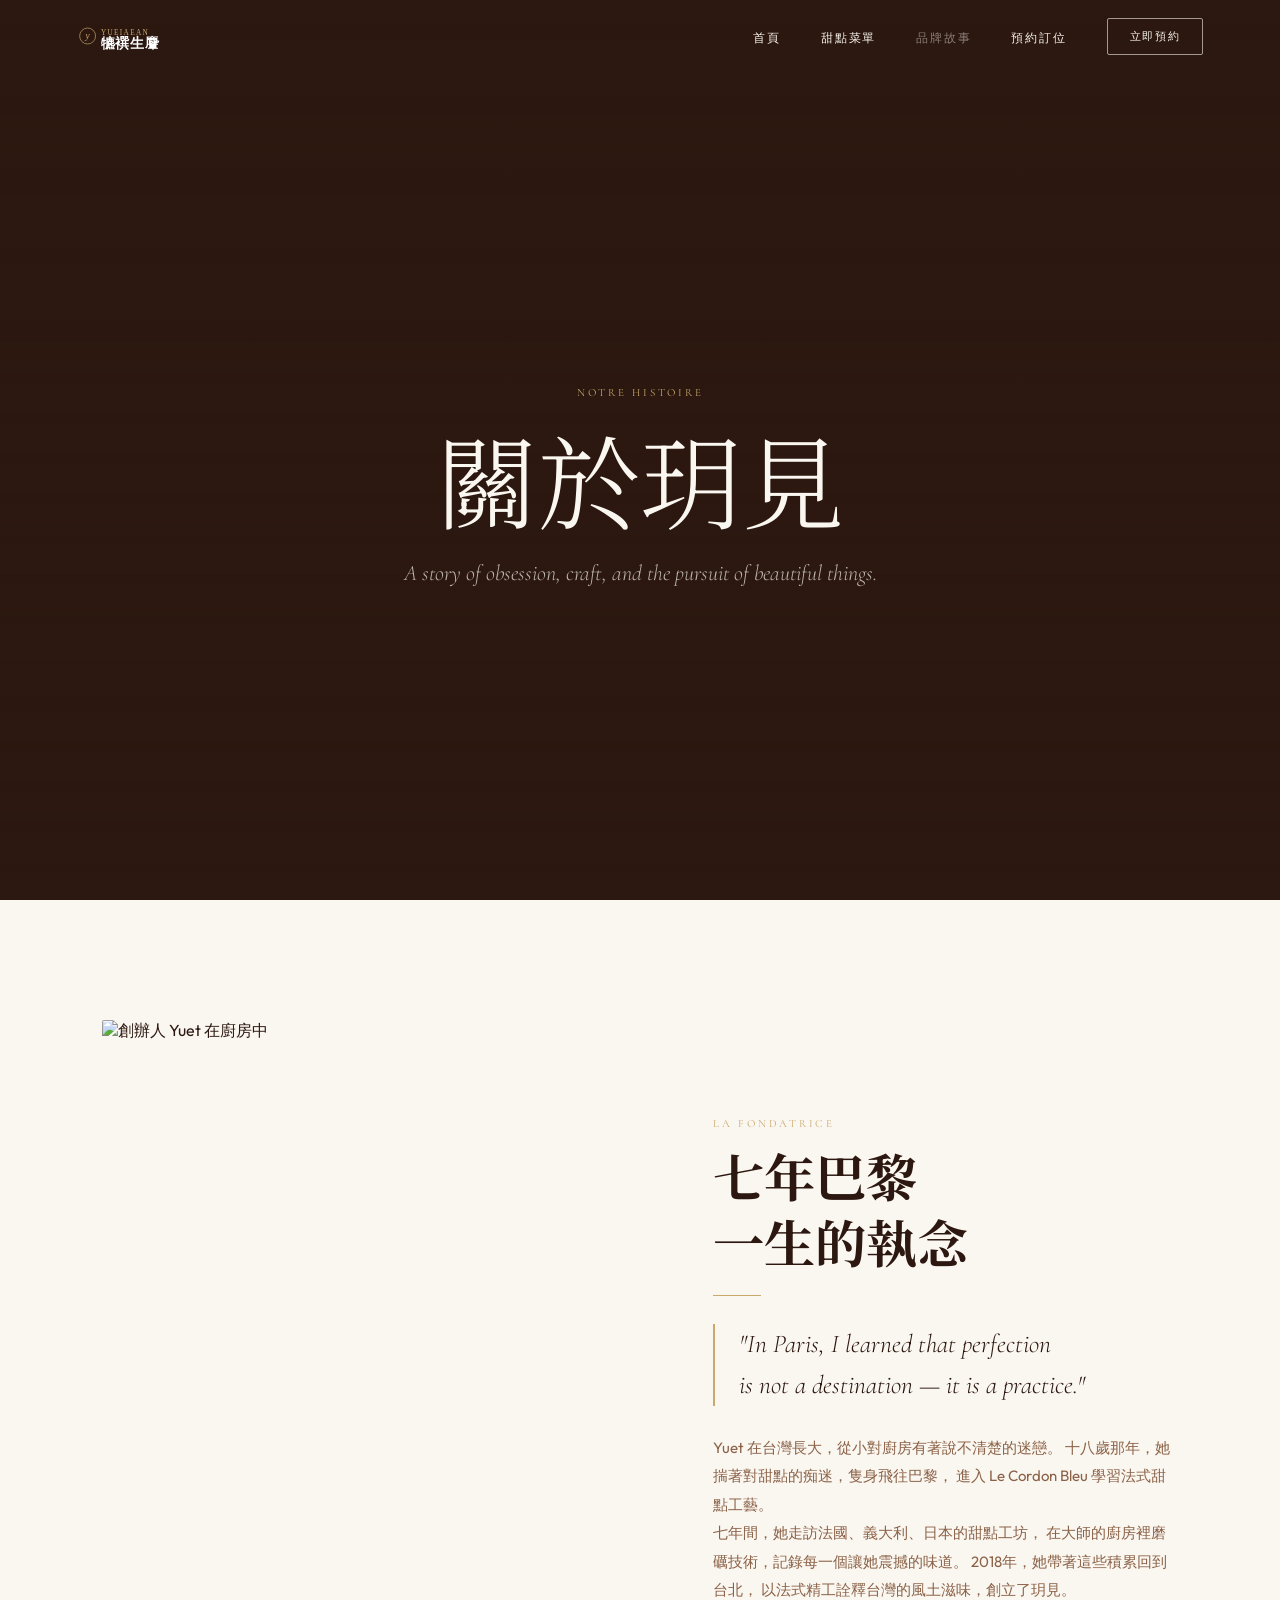
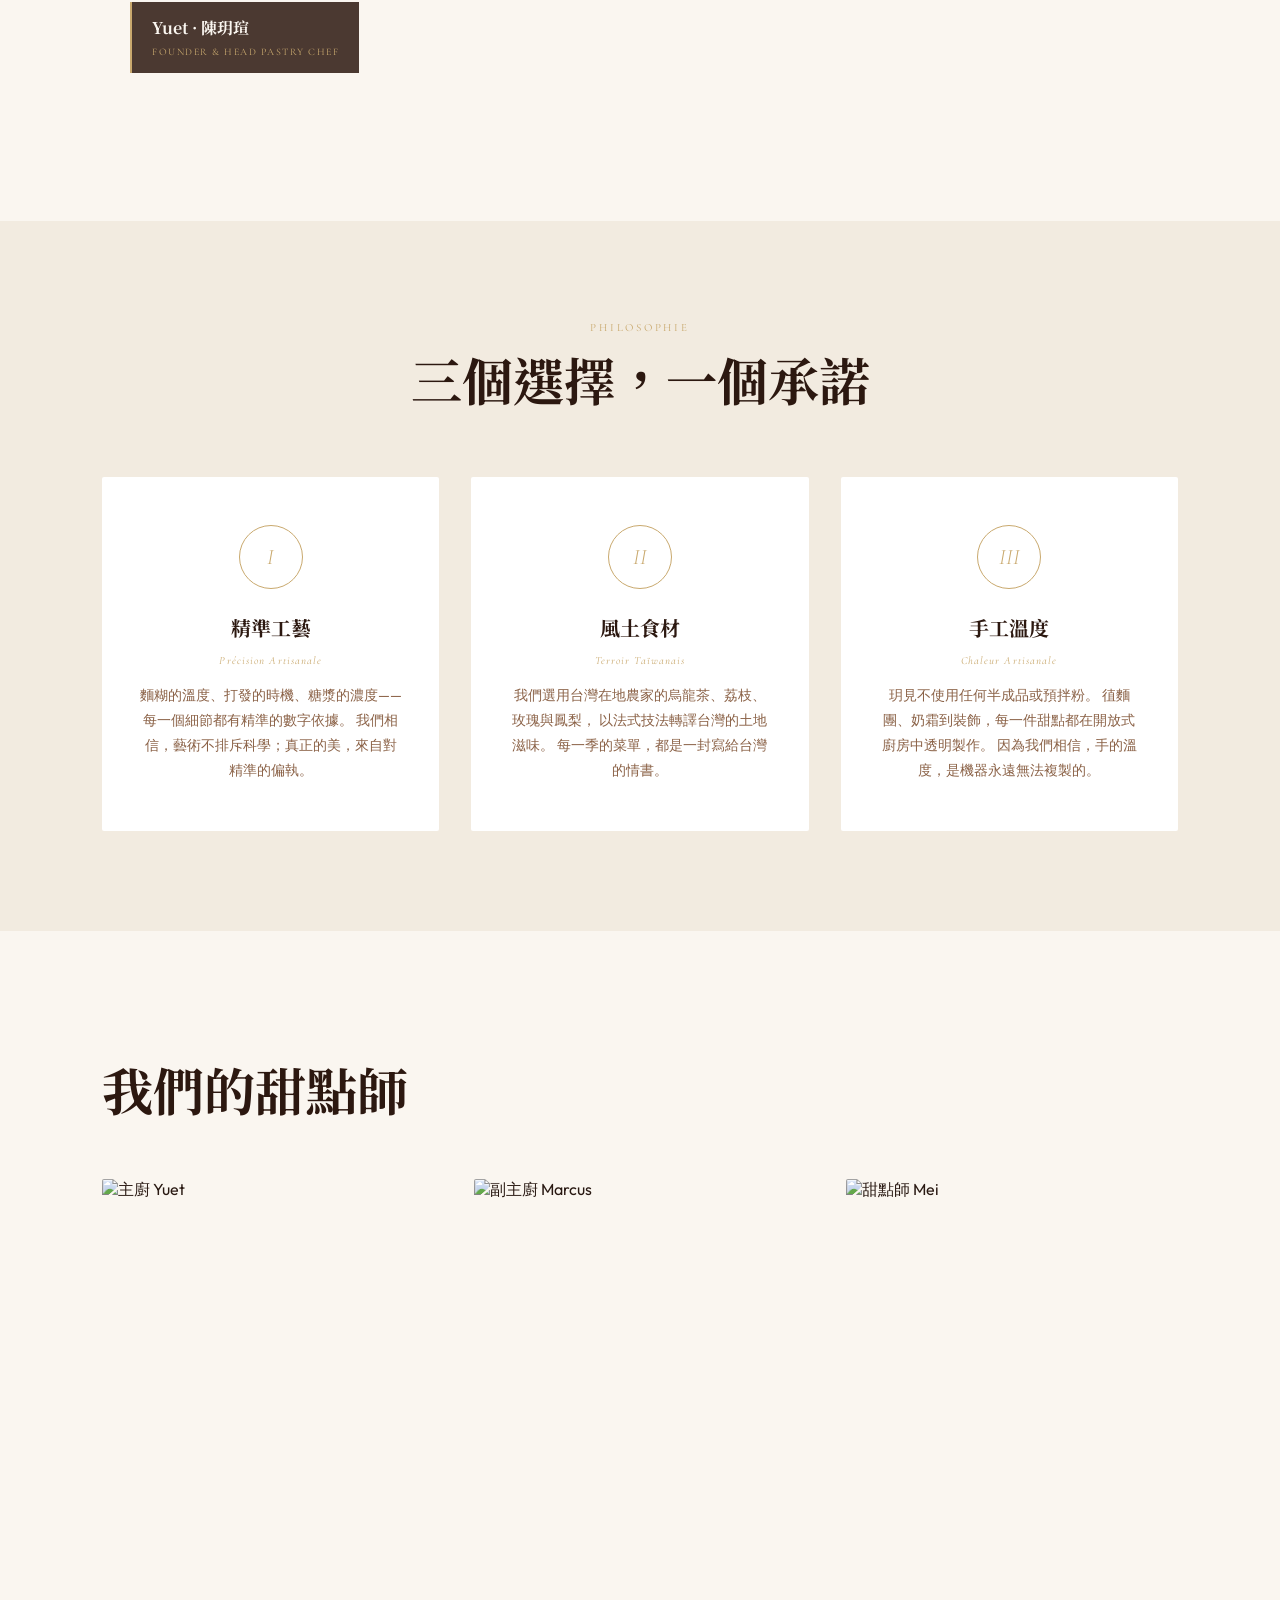
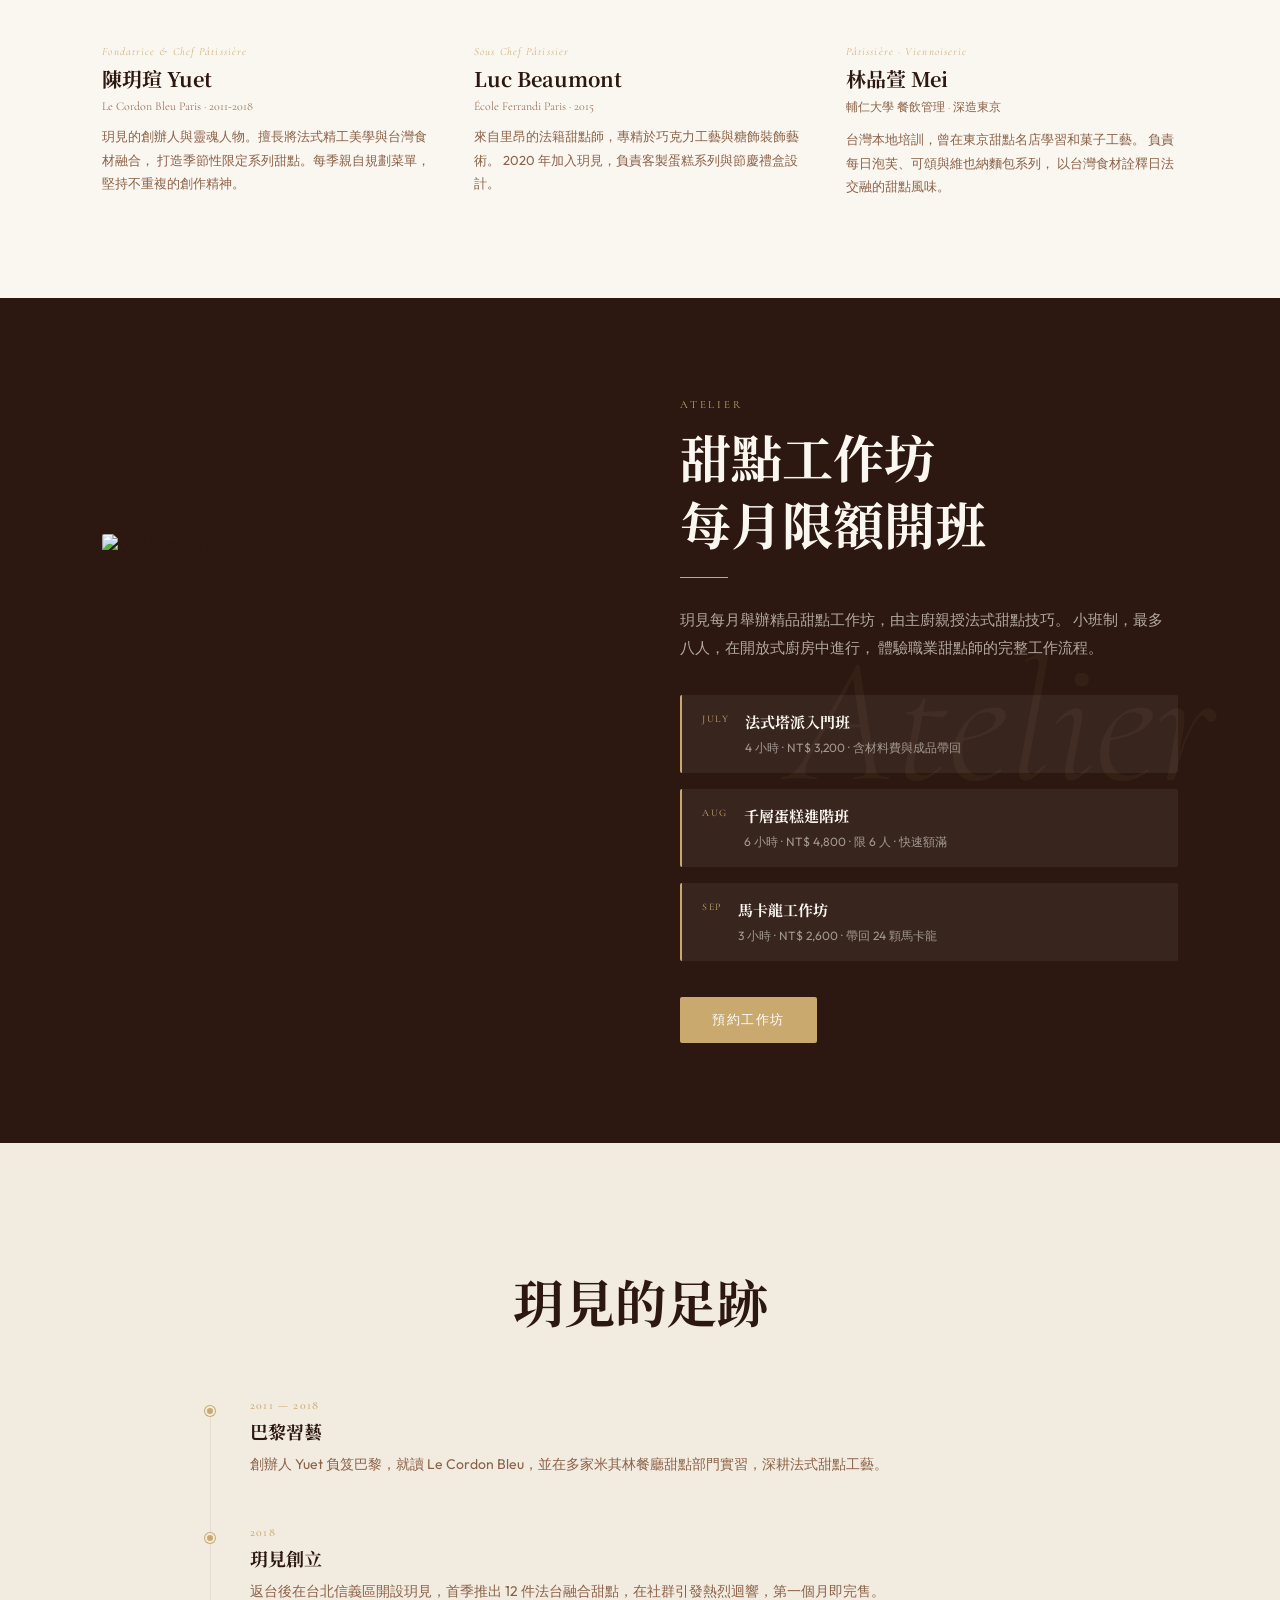
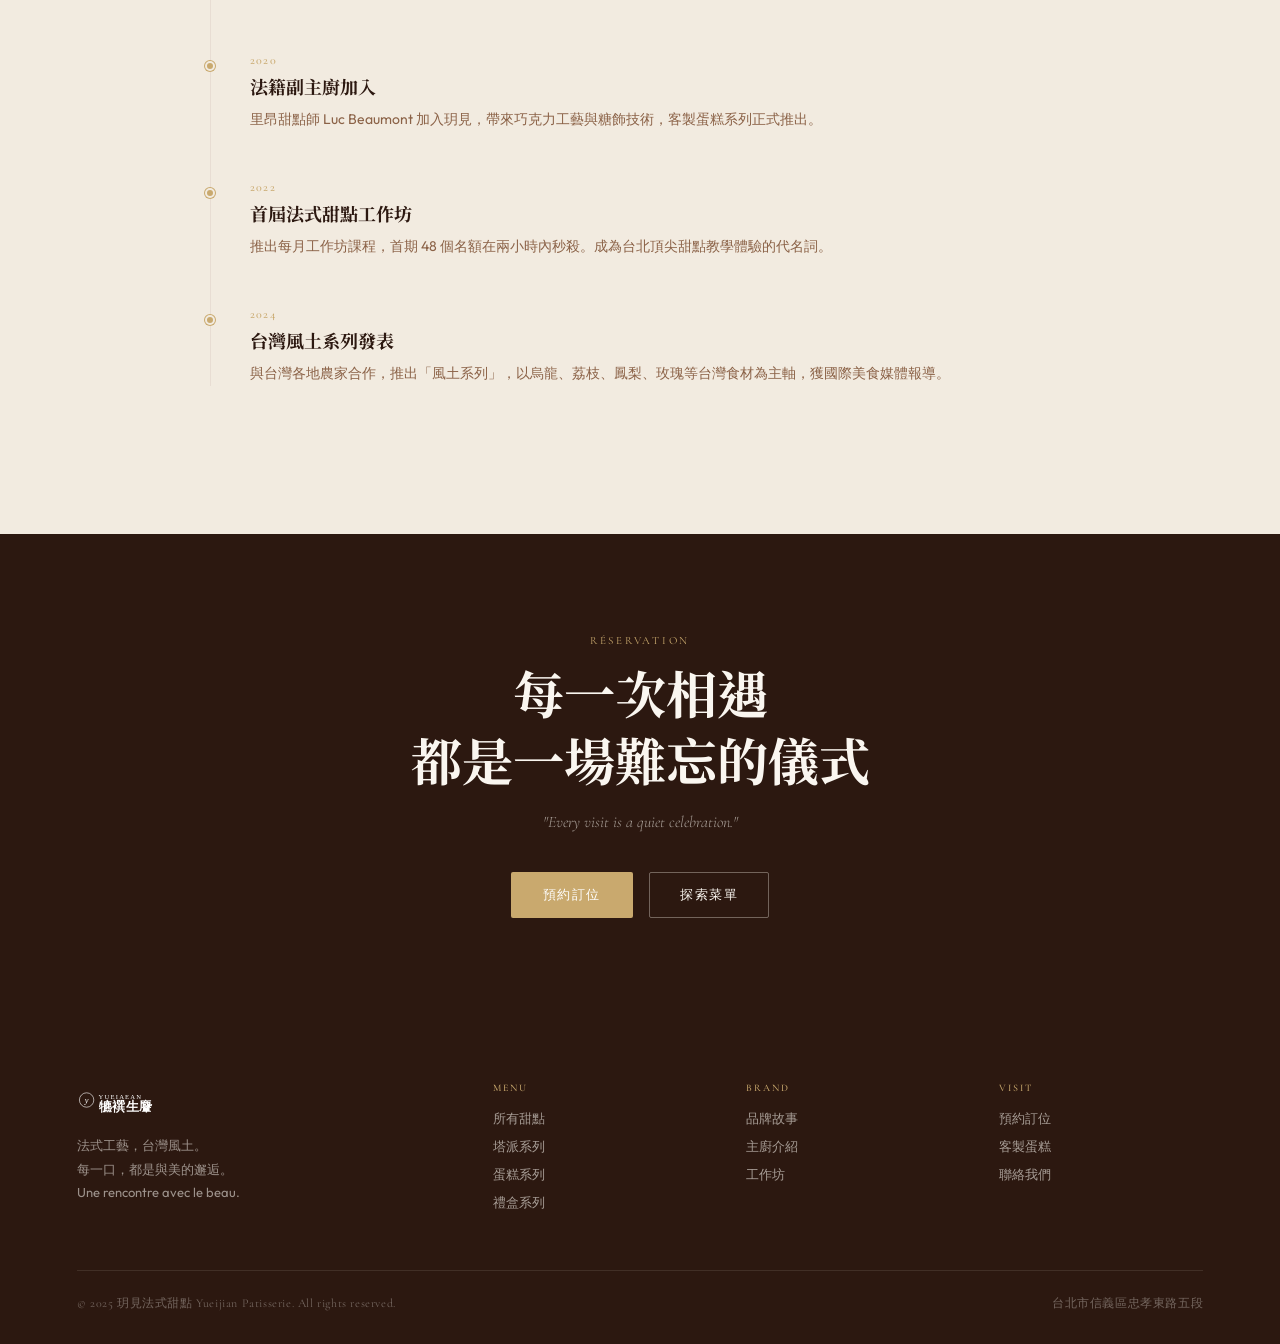
==== about.html @ a2a446c5 "Add about.html" ====
<!DOCTYPE html>
<html lang="zh-TW">
<head>
  <meta charset="UTF-8"/>
  <meta name="viewport" content="width=device-width, initial-scale=1.0"/>
  <title>品牌故事 — 玥見法式甜點 Yueijian Patisserie</title>
  <meta name="description" content="玥見創辦人 Yuet 在巴黎習藝七年，以法式精工融合台灣風土食材，打造獨一無二的甜點哲學。"/>
  <link rel="icon" href="logos/yueijian-logo.svg"/>
  <link rel="preconnect" href="https://fonts.googleapis.com"/>
  <link rel="preconnect" href="https://fonts.gstatic.com" crossorigin/>
  <link href="https://fonts.googleapis.com/css2?family=Cormorant+Garamond:ital,wght@0,300;0,400;0,500;0,600;1,300;1,400&family=Noto+Serif+TC:wght@300;400;700&family=Outfit:wght@300;400;500&display=swap" rel="stylesheet"/>
  <link rel="stylesheet" href="css/design.css"/>
  <style>
    /* ── PARALLAX HERO ── */
    .about-hero {
      height: 100svh;
      min-height: 580px;
      position: relative;
      display: flex;
      align-items: center;
      justify-content: center;
      overflow: hidden;
      background: var(--c-choco);
    }
    .about-hero-bg {
      position: absolute;
      inset: -10%;
      background-image: url('https://images.unsplash.com/photo-1621955964441-c173e01c135b?w=1800&q=80');
      background-size: cover;
      background-position: center;
      opacity: 0.35;
      transform: scale(1.1);
      will-change: transform;
    }
    .about-hero::after {
      content: '';
      position: absolute;
      inset: 0;
      background: linear-gradient(to bottom, rgba(44,24,16,0.4) 0%, rgba(44,24,16,0.2) 40%, rgba(44,24,16,0.75) 100%);
    }
    .about-hero-text {
      position: relative;
      z-index: 2;
      text-align: center;
      padding: 0 8vw;
      margin-top: var(--nav-h);
    }
    .about-hero-text .section-label { color: var(--c-gold); }
    .about-hero-text .section-title {
      color: var(--c-cream);
      font-size: clamp(48px, 8vw, 110px);
      font-weight: 300;
      margin-bottom: 16px;
    }
    .about-hero-sub {
      font-family: var(--ff-en);
      font-size: clamp(16px, 2vw, 22px);
      font-weight: 300;
      font-style: italic;
      color: rgba(250,246,240,0.7);
    }

    /* ── FOUNDER ── */
    #founder {
      padding: 120px 8vw;
      max-width: 1400px;
      margin: 0 auto;
      display: grid;
      grid-template-columns: 1.1fr 1fr;
      gap: 100px;
      align-items: center;
    }
    .founder-img {
      position: relative;
      border-radius: 2px;
      overflow: hidden;
    }
    .founder-img img {
      width: 100%;
      aspect-ratio: 3/4;
      object-fit: cover;
      transition: transform 0.8s var(--ease-out);
    }
    .founder-img:hover img { transform: scale(1.03); }
    .founder-img-label {
      position: absolute;
      bottom: 28px;
      left: 28px;
      background: rgba(44,24,16,0.85);
      backdrop-filter: blur(8px);
      padding: 14px 20px;
      border-left: 2px solid var(--c-gold);
    }
    .founder-img-label strong {
      font-family: var(--ff-cn);
      font-size: 16px;
      font-weight: 700;
      color: var(--c-cream);
      display: block;
    }
    .founder-img-label span {
      font-family: var(--ff-en);
      font-size: 10px;
      letter-spacing: 0.15em;
      text-transform: uppercase;
      color: var(--c-gold);
    }
    .founder-text blockquote {
      font-family: var(--ff-en);
      font-size: clamp(18px, 2vw, 26px);
      font-weight: 300;
      font-style: italic;
      color: var(--c-choco);
      border-left: 2px solid var(--c-gold);
      padding-left: 24px;
      line-height: 1.6;
      margin: 28px 0;
    }

    /* ── PHILOSOPHY PILLARS ── */
    #philosophy {
      background: var(--c-ivory);
      padding: 100px 8vw;
    }
    .philosophy-inner { max-width: 1400px; margin: 0 auto; }
    .philosophy-header { text-align: center; margin-bottom: 64px; }
    .pillars-grid {
      display: grid;
      grid-template-columns: repeat(3, 1fr);
      gap: 32px;
    }
    .pillar-card {
      background: var(--c-white);
      padding: 48px 36px;
      border-radius: 2px;
      text-align: center;
      transition: transform 0.35s var(--ease-out), box-shadow 0.35s;
    }
    .pillar-card:hover {
      transform: translateY(-8px);
      box-shadow: 0 24px 56px rgba(44,24,16,0.1);
    }
    .pillar-icon {
      width: 64px;
      height: 64px;
      border: 1px solid var(--c-gold);
      border-radius: 50%;
      display: flex;
      align-items: center;
      justify-content: center;
      margin: 0 auto 24px;
      color: var(--c-gold);
      font-family: var(--ff-en);
      font-size: 22px;
      font-weight: 300;
      font-style: italic;
    }
    .pillar-title {
      font-family: var(--ff-cn);
      font-size: 20px;
      font-weight: 700;
      color: var(--c-choco);
      margin-bottom: 12px;
    }
    .pillar-en {
      font-family: var(--ff-en);
      font-size: 11px;
      font-weight: 400;
      font-style: italic;
      color: var(--c-gold);
      letter-spacing: 0.1em;
      margin-bottom: 16px;
      display: block;
    }
    .pillar-text {
      font-size: 14px;
      color: var(--c-warm);
      line-height: 1.8;
    }

    /* ── CHEF TEAM ── */
    #team {
      padding: 100px 8vw;
      max-width: 1400px;
      margin: 0 auto;
    }
    .team-header { margin-bottom: 56px; }
    .team-grid {
      display: grid;
      grid-template-columns: repeat(3, 1fr);
      gap: 40px;
    }
    .chef-card { text-align: left; }
    .chef-img {
      border-radius: 2px;
      overflow: hidden;
      margin-bottom: 24px;
    }
    .chef-img img {
      width: 100%;
      aspect-ratio: 3/4;
      object-fit: cover;
      filter: grayscale(20%);
      transition: transform 0.6s var(--ease-out), filter 0.4s;
    }
    .chef-card:hover .chef-img img { transform: scale(1.04); filter: grayscale(0%); }
    .chef-role {
      font-family: var(--ff-en);
      font-size: 11px;
      font-weight: 300;
      font-style: italic;
      color: var(--c-gold);
      letter-spacing: 0.1em;
      margin-bottom: 6px;
      display: block;
    }
    .chef-name {
      font-family: var(--ff-cn);
      font-size: 20px;
      font-weight: 700;
      color: var(--c-choco);
      margin-bottom: 6px;
    }
    .chef-name-en {
      font-family: var(--ff-en);
      font-size: 12px;
      font-weight: 300;
      color: var(--c-warm);
      margin-bottom: 12px;
    }
    .chef-bio {
      font-size: 13px;
      color: var(--c-warm);
      line-height: 1.8;
    }

    /* ── ATELIER ── */
    #atelier {
      background: var(--c-choco);
      padding: 100px 8vw;
      position: relative;
      overflow: hidden;
    }
    #atelier::before {
      content: 'Atelier';
      position: absolute;
      right: 5vw; top: 50%;
      transform: translateY(-50%);
      font-family: var(--ff-en);
      font-size: clamp(80px,14vw,180px);
      font-weight: 300;
      font-style: italic;
      color: rgba(201,169,110,0.06);
      pointer-events: none;
    }
    .atelier-inner {
      max-width: 1400px;
      margin: 0 auto;
      display: grid;
      grid-template-columns: 1fr 1fr;
      gap: 80px;
      align-items: center;
      position: relative;
      z-index: 1;
    }
    .atelier-img { border-radius: 2px; overflow: hidden; }
    .atelier-img img {
      width: 100%;
      aspect-ratio: 4/3;
      object-fit: cover;
    }
    .atelier-text .section-label { color: var(--c-gold); }
    .atelier-text .section-title { color: var(--c-cream); }
    .atelier-text .section-body { color: rgba(250,246,240,0.65); margin-bottom: 20px; }
    .atelier-workshops {
      display: flex;
      flex-direction: column;
      gap: 16px;
      margin-top: 32px;
    }
    .workshop-item {
      display: flex;
      gap: 16px;
      align-items: flex-start;
      padding: 16px 20px;
      background: rgba(250,246,240,0.06);
      border-radius: 2px;
      border-left: 2px solid var(--c-gold);
    }
    .workshop-month {
      font-family: var(--ff-en);
      font-size: 10px;
      letter-spacing: 0.15em;
      text-transform: uppercase;
      color: var(--c-gold);
      flex-shrink: 0;
      padding-top: 2px;
    }
    .workshop-info strong {
      font-family: var(--ff-cn);
      font-size: 15px;
      font-weight: 700;
      color: var(--c-cream);
      display: block;
      margin-bottom: 4px;
    }
    .workshop-info span {
      font-size: 12px;
      color: rgba(250,246,240,0.55);
    }

    /* ── TIMELINE ── */
    #timeline {
      padding: 100px 8vw;
      background: var(--c-ivory);
    }
    .timeline-inner {
      max-width: 900px;
      margin: 0 auto;
    }
    .timeline-header { text-align: center; margin-bottom: 64px; }
    .timeline-track {
      position: relative;
      padding-left: 60px;
    }
    .timeline-track::before {
      content: '';
      position: absolute;
      left: 20px;
      top: 8px; bottom: 0;
      width: 1px;
      background: var(--c-light);
    }
    .tl-item {
      position: relative;
      margin-bottom: 48px;
    }
    .tl-item::before {
      content: '';
      position: absolute;
      left: -45px;
      top: 8px;
      width: 10px;
      height: 10px;
      background: var(--c-gold);
      border-radius: 50%;
      border: 2px solid var(--c-ivory);
      box-shadow: 0 0 0 1px var(--c-gold);
    }
    .tl-year {
      font-family: var(--ff-en);
      font-size: 12px;
      font-weight: 500;
      letter-spacing: 0.1em;
      color: var(--c-gold);
      margin-bottom: 6px;
    }
    .tl-title {
      font-family: var(--ff-cn);
      font-size: 18px;
      font-weight: 700;
      color: var(--c-choco);
      margin-bottom: 8px;
    }
    .tl-desc {
      font-size: 14px;
      color: var(--c-warm);
      line-height: 1.8;
    }

    /* ── CTA ── */
    #about-cta {
      padding: 100px 8vw;
      text-align: center;
      background: var(--c-choco);
    }
    #about-cta .section-label { color: var(--c-gold); }
    #about-cta .section-title { color: var(--c-cream); }
    .about-cta-sub {
      font-family: var(--ff-en);
      font-size: 16px;
      font-style: italic;
      font-weight: 300;
      color: rgba(250,246,240,0.6);
      margin-bottom: 40px;
    }
    .about-cta-actions { display: flex; gap: 16px; justify-content: center; flex-wrap: wrap; }

    @media (max-width: 900px) {
      #founder { grid-template-columns: 1fr; gap: 56px; }
      .pillars-grid { grid-template-columns: 1fr; }
      .team-grid { grid-template-columns: 1fr 1fr; gap: 28px; }
      .atelier-inner { grid-template-columns: 1fr; }
      .atelier-img { display: none; }
    }
    @media (max-width: 600px) {
      .team-grid { grid-template-columns: 1fr; }
    }
  </style>
</head>
<body>

<nav class="site-nav" role="navigation">
  <div class="nav-inner">
    <a href="index.html" class="nav-logo">
      <img src="logos/yueijian-logo-white.svg" alt="玥見法式甜點"/>
    </a>
    <ul class="nav-links" role="list">
      <li><a href="index.html"   class="nav-link">首頁</a></li>
      <li><a href="menu.html"    class="nav-link">甜點菜單</a></li>
      <li><a href="about.html"   class="nav-link">品牌故事</a></li>
      <li><a href="reserve.html" class="nav-link">預約訂位</a></li>
      <a href="reserve.html" class="nav-cta">立即預約</a>
    </ul>
    <button class="nav-hamburger" aria-label="選單">
      <span></span><span></span><span></span>
    </button>
  </div>
</nav>

<!-- ── HERO ── -->
<header class="about-hero" id="aboutHero">
  <div class="about-hero-bg" id="heroBg"></div>
  <div class="about-hero-text">
    <p class="section-label">Notre Histoire</p>
    <h1 class="section-title">關於玥見</h1>
    <p class="about-hero-sub">A story of obsession, craft, and the pursuit of beautiful things.</p>
  </div>
</header>

<!-- ── FOUNDER ── -->
<section>
  <div id="founder">
    <div class="founder-img reveal">
      <img
        src="https://images.unsplash.com/photo-1606983340126-99ab4feaa64a?w=900&q=80"
        alt="創辦人 Yuet 在廚房中"
        loading="lazy"
      />
      <div class="founder-img-label">
        <strong>Yuet · 陳玥瑄</strong>
        <span>Founder & Head Pastry Chef</span>
      </div>
    </div>
    <div class="founder-text">
      <p class="section-label reveal">La Fondatrice</p>
      <h2 class="section-title reveal reveal-delay-1">七年巴黎<br/>一生的執念</h2>
      <div class="gold-rule reveal reveal-delay-1"></div>
      <blockquote class="reveal reveal-delay-2">
        "In Paris, I learned that perfection<br/>is not a destination — it is a practice."
      </blockquote>
      <p class="section-body reveal reveal-delay-2">
        Yuet 在台灣長大，從小對廚房有著說不清楚的迷戀。
        十八歲那年，她揣著對甜點的痴迷，隻身飛往巴黎，
        進入 Le Cordon Bleu 學習法式甜點工藝。
      </p>
      <p class="section-body reveal reveal-delay-3">
        七年間，她走訪法國、義大利、日本的甜點工坊，
        在大師的廚房裡磨礪技術，記錄每一個讓她震撼的味道。
        2018年，她帶著這些積累回到台北，
        以法式精工詮釋台灣的風土滋味，創立了玥見。
      </p>
    </div>
  </div>
</section>

<!-- ── PHILOSOPHY ── -->
<section id="philosophy">
  <div class="philosophy-inner">
    <div class="philosophy-header">
      <p class="section-label reveal">Philosophie</p>
      <h2 class="section-title reveal reveal-delay-1">三個選擇，一個承諾</h2>
    </div>
    <div class="pillars-grid">
      <div class="pillar-card reveal">
        <div class="pillar-icon">I</div>
        <h3 class="pillar-title">精準工藝</h3>
        <span class="pillar-en">Précision Artisanale</span>
        <p class="pillar-text">
          麵糊的溫度、打發的時機、糖漿的濃度——
          每一個細節都有精準的數字依據。
          我們相信，藝術不排斥科學；真正的美，來自對精準的偏執。
        </p>
      </div>
      <div class="pillar-card reveal reveal-delay-1">
        <div class="pillar-icon">II</div>
        <h3 class="pillar-title">風土食材</h3>
        <span class="pillar-en">Terroir Taïwanais</span>
        <p class="pillar-text">
          我們選用台灣在地農家的烏龍茶、荔枝、玫瑰與鳳梨，
          以法式技法轉譯台灣的土地滋味。
          每一季的菜單，都是一封寫給台灣的情書。
        </p>
      </div>
      <div class="pillar-card reveal reveal-delay-2">
        <div class="pillar-icon">III</div>
        <h3 class="pillar-title">手工溫度</h3>
        <span class="pillar-en">Chaleur Artisanale</span>
        <p class="pillar-text">
          玥見不使用任何半成品或預拌粉。
          徝麵團、奶霜到裝飾，每一件甜點都在開放式廚房中透明製作。
          因為我們相信，手的溫度，是機器永遠無法複製的。
        </p>
      </div>
    </div>
  </div>
</section>

<!-- ── TEAM ── -->
<section>
  <div id="team">
    <div class="team-header">
      <p class="section-label reveal">L'Équipe</p>
      <h2 class="section-title reveal reveal-delay-1">我們的甜點師</h2>
    </div>
    <div class="team-grid">
      <div class="chef-card reveal">
        <div class="chef-img">
          <img
            src="https://images.unsplash.com/photo-1556217477-d325251ece38?w=600&q=80"
            alt="主廚 Yuet"
            loading="lazy"
          />
        </div>
        <span class="chef-role">Fondatrice & Chef Pâtissière</span>
        <p class="chef-name">陳玥瑄 Yuet</p>
        <p class="chef-name-en">Le Cordon Bleu Paris · 2011-2018</p>
        <p class="chef-bio">
          玥見的創辦人與靈魂人物。擅長將法式精工美學與台灣食材融合，
          打造季節性限定系列甜點。每季親自規劃菜單，堅持不重複的創作精神。
        </p>
      </div>
      <div class="chef-card reveal reveal-delay-1">
        <div class="chef-img">
          <img
            src="https://images.unsplash.com/photo-1559329007-40df8a9345d8?w=600&q=80"
            alt="副主廚 Marcus"
            loading="lazy"
          />
        </div>
        <span class="chef-role">Sous Chef Pâtissier</span>
        <p class="chef-name">Luc Beaumont</p>
        <p class="chef-name-en">École Ferrandi Paris · 2015</p>
        <p class="chef-bio">
          來自里昂的法籍甜點師，專精於巧克力工藝與糖飾裝飾藝術。
          2020 年加入玥見，負責客製蛋糕系列與節慶禮盒設計。
        </p>
      </div>
      <div class="chef-card reveal reveal-delay-2">
        <div class="chef-img">
          <img
            src="https://images.unsplash.com/photo-1563729784474-d77dbb933a9e?w=600&q=80"
            alt="甜點師 Mei"
            loading="lazy"
          />
        </div>
        <span class="chef-role">Pâtissière · Viennoiserie</span>
        <p class="chef-name">林品萱 Mei</p>
        <p class="chef-name-en">輔仁大學 餐飲管理 · 深造東京</p>
        <p class="chef-bio">
          台灣本地培訓，曾在東京甜點名店學習和菓子工藝。
          負責每日泡芙、可頌與維也納麵包系列，
          以台灣食材詮釋日法交融的甜點風味。
        </p>
      </div>
    </div>
  </div>
</section>

<!-- ── ATELIER ── -->
<section id="atelier">
  <div class="atelier-inner">
    <div class="atelier-img reveal">
      <img
        src="https://images.unsplash.com/photo-1565958011703-44f9829ba187?w=900&q=80"
        alt="玥見甜點工作坊"
        loading="lazy"
      />
    </div>
    <div class="atelier-text">
      <p class="section-label reveal">Atelier</p>
      <h2 class="section-title reveal reveal-delay-1">甜點工作坊<br/>每月限額開班</h2>
      <div class="gold-rule reveal reveal-delay-1"></div>
      <p class="section-body reveal reveal-delay-2">
        玥見每月舉辦精品甜點工作坊，由主廚親授法式甜點技巧。
        小班制，最多八人，在開放式廚房中進行，
        體驗職業甜點師的完整工作流程。
      </p>
      <div class="atelier-workshops reveal reveal-delay-3">
        <div class="workshop-item">
          <span class="workshop-month">July</span>
          <div class="workshop-info">
            <strong>法式塔派入門班</strong>
            <span>4 小時 · NT$ 3,200 · 含材料費與成品帶回</span>
          </div>
        </div>
        <div class="workshop-item">
          <span class="workshop-month">Aug</span>
          <div class="workshop-info">
            <strong>千層蛋糕進階班</strong>
            <span>6 小時 · NT$ 4,800 · 限 6 人 · 快速額滿</span>
          </div>
        </div>
        <div class="workshop-item">
          <span class="workshop-month">Sep</span>
          <div class="workshop-info">
            <strong>馬卡龍工作坊</strong>
            <span>3 小時 · NT$ 2,600 · 帶回 24 顆馬卡龍</span>
          </div>
        </div>
      </div>
      <div style="margin-top: 36px;" class="reveal reveal-delay-3">
        <a href="reserve.html#custom" class="btn-gold">預約工作坊</a>
      </div>
    </div>
  </div>
</section>

<!-- ── TIMELINE ── -->
<section id="timeline">
  <div class="timeline-inner">
    <div class="timeline-header">
      <p class="section-label reveal">Milestones</p>
      <h2 class="section-title reveal reveal-delay-1">玥見的足跡</h2>
    </div>
    <div class="timeline-track">
      <div class="tl-item reveal">
        <p class="tl-year">2011 — 2018</p>
        <p class="tl-title">巴黎習藝</p>
        <p class="tl-desc">創辦人 Yuet 負笈巴黎，就讀 Le Cordon Bleu，並在多家米其林餐廳甜點部門實習，深耕法式甜點工藝。</p>
      </div>
      <div class="tl-item reveal reveal-delay-1">
        <p class="tl-year">2018</p>
        <p class="tl-title">玥見創立</p>
        <p class="tl-desc">返台後在台北信義區開設玥見，首季推出 12 件法台融合甜點，在社群引發熱烈迴響，第一個月即完售。</p>
      </div>
      <div class="tl-item reveal reveal-delay-2">
        <p class="tl-year">2020</p>
        <p class="tl-title">法籍副主廚加入</p>
        <p class="tl-desc">里昂甜點師 Luc Beaumont 加入玥見，帶來巧克力工藝與糖飾技術，客製蛋糕系列正式推出。</p>
      </div>
      <div class="tl-item reveal reveal-delay-3">
        <p class="tl-year">2022</p>
        <p class="tl-title">首屆法式甜點工作坊</p>
        <p class="tl-desc">推出每月工作坊課程，首期 48 個名額在兩小時內秒殺。成為台北頂尖甜點教學體驗的代名詞。</p>
      </div>
      <div class="tl-item reveal">
        <p class="tl-year">2024</p>
        <p class="tl-title">台灣風土系列發表</p>
        <p class="tl-desc">與台灣各地農家合作，推出「風土系列」，以烏龍、荔枝、鳳梨、玫瑰等台灣食材為主軸，獲國際美食媒體報導。</p>
      </div>
    </div>
  </div>
</section>

<!-- ── CTA ── -->
<section id="about-cta">
  <p class="section-label reveal">Réservation</p>
  <h2 class="section-title reveal reveal-delay-1">每一次相遇<br/>都是一場難忘的儀式</h2>
  <p class="about-cta-sub reveal reveal-delay-2">"Every visit is a quiet celebration."</p>
  <div class="about-cta-actions reveal reveal-delay-3">
    <a href="reserve.html" class="btn-gold">預約訂位</a>
    <a href="menu.html" class="btn-outline" style="border-color:rgba(245,240,232,0.35);color:var(--c-cream)">探索菜單</a>
  </div>
</section>

<footer class="site-footer">
  <div class="footer-inner">
    <div class="footer-brand">
      <img src="logos/yueijian-logo-white.svg" alt="玥見法式甜點"/>
      <p>法式工藝，台灣風土。<br/>每一口，都是與美的邂逅。<br/>Une rencontre avec le beau.</p>
    </div>
    <div class="footer-col">
      <h4>Menu</h4>
      <a href="menu.html">所有甜點</a>
      <a href="menu.html#tarts">塔派系列</a>
      <a href="menu.html#cakes">蛋糕系列</a>
      <a href="menu.html#gift">禮盒系列</a>
    </div>
    <div class="footer-col">
      <h4>Brand</h4>
      <a href="about.html">品牌故事</a>
      <a href="about.html#team">主廚介紹</a>
      <a href="about.html#atelier">工作坊</a>
    </div>
    <div class="footer-col">
      <h4>Visit</h4>
      <a href="reserve.html">預約訂位</a>
      <a href="reserve.html#custom">客製蛋糕</a>
      <a href="reserve.html#contact">聯絡我們</a>
    </div>
  </div>
  <div class="footer-bottom">
    <span>© 2025 玥見法式甜點 Yueijian Patisserie. All rights reserved.</span>
    <span>台北市信義區忠孝東路五段</span>
  </div>
</footer>

<script src="js/main.js"></script>
<script>
// Parallax
const heroBg = document.getElementById('heroBg');
if (heroBg) {
  window.addEventListener('scroll', () => {
    heroBg.style.transform = `scale(1.1) translateY(${window.scrollY * 0.25}px)`;
  }, { passive: true });
}
</script>
</body>
</html>
---- css/design.css ----
/* ─── 玥見法式甜點 · Design System ─────────────────────────────── */

:root {
  --c-cream:    #FAF6F0;
  --c-ivory:    #F2EBE0;
  --c-gold:     #C9A96E;
  --c-gold-lt:  #E8D5B0;
  --c-choco:    #2C1810;
  --c-brown:    #5C3D2E;
  --c-warm:     #8B6247;
  --c-sage:     #8A9E8C;
  --c-blush:    #E8C4B8;
  --c-light:    #E8DDD3;
  --c-white:    #FFFFFF;

  --ff-cn:    'Noto Serif TC', 'Noto Serif', Georgia, serif;
  --ff-en:    'Cormorant Garamond', 'EB Garamond', Georgia, serif;
  --ff-body:  'Outfit', 'Noto Sans TC', sans-serif;

  --nav-h: 72px;
  --radius-sm: 8px;
  --radius-md: 16px;
  --radius-lg: 28px;
  --shadow-sm: 0 2px 12px rgba(44,24,16,0.06);
  --shadow-md: 0 8px 32px rgba(44,24,16,0.10);
  --shadow-lg: 0 20px 60px rgba(44,24,16,0.14);

  --ease-out: cubic-bezier(0.22,1,0.36,1);
}

/* ── Reset ── */
*, *::before, *::after { box-sizing: border-box; margin: 0; padding: 0; }
html { scroll-behavior: smooth; }
body {
  font-family: var(--ff-body);
  background: var(--c-cream);
  color: var(--c-choco);
  -webkit-font-smoothing: antialiased;
}
img { display: block; max-width: 100%; }
a { text-decoration: none; color: inherit; }
button { cursor: pointer; font-family: inherit; }

/* ── Typography ── */
.section-label {
  font-family: var(--ff-en);
  font-size: 11px;
  font-weight: 400;
  letter-spacing: 0.25em;
  text-transform: uppercase;
  color: var(--c-gold);
  margin-bottom: 12px;
  display: block;
}
.section-title {
  font-family: var(--ff-cn);
  font-size: clamp(28px, 4vw, 52px);
  font-weight: 700;
  line-height: 1.3;
  color: var(--c-choco);
  margin-bottom: 20px;
}
.section-body {
  font-size: 15px;
  line-height: 1.9;
  color: var(--c-warm);
}

/* ── Buttons ── */
.btn-primary {
  display: inline-flex;
  align-items: center;
  gap: 10px;
  padding: 14px 32px;
  background: var(--c-choco);
  color: var(--c-cream);
  font-family: var(--ff-en);
  font-size: 13px;
  font-weight: 500;
  letter-spacing: 0.12em;
  text-transform: uppercase;
  border: none;
  border-radius: 2px;
  transition: background 0.25s, transform 0.2s;
}
.btn-primary:hover { background: var(--c-brown); transform: translateY(-1px); }

.btn-outline {
  display: inline-flex;
  align-items: center;
  gap: 10px;
  padding: 13px 30px;
  background: transparent;
  color: var(--c-choco);
  font-family: var(--ff-en);
  font-size: 13px;
  font-weight: 500;
  letter-spacing: 0.12em;
  text-transform: uppercase;
  border: 1px solid var(--c-choco);
  border-radius: 2px;
  transition: all 0.25s;
}
.btn-outline:hover { background: var(--c-choco); color: var(--c-cream); }

.btn-gold {
  display: inline-flex;
  align-items: center;
  gap: 10px;
  padding: 14px 32px;
  background: var(--c-gold);
  color: var(--c-white);
  font-family: var(--ff-en);
  font-size: 13px;
  font-weight: 500;
  letter-spacing: 0.12em;
  text-transform: uppercase;
  border: none;
  border-radius: 2px;
  transition: background 0.25s, transform 0.2s;
}
.btn-gold:hover { background: var(--c-brown); transform: translateY(-1px); }

/* ── Nav ── */
.site-nav {
  position: fixed;
  top: 0; left: 0; right: 0;
  z-index: 100;
  height: var(--nav-h);
  transition: background 0.35s var(--ease-out), box-shadow 0.35s;
}
.site-nav.scrolled {
  background: rgba(250,246,240,0.96);
  backdrop-filter: blur(12px);
  -webkit-backdrop-filter: blur(12px);
  box-shadow: 0 1px 0 var(--c-light);
}
.nav-inner {
  max-width: 1400px;
  margin: 0 auto;
  padding: 0 6vw;
  height: 100%;
  display: flex;
  align-items: center;
  justify-content: space-between;
}
.nav-logo img { height: 40px; width: auto; }
.nav-links {
  display: flex;
  list-style: none;
  gap: 40px;
  align-items: center;
}
.nav-link {
  font-family: var(--ff-en);
  font-size: 12px;
  font-weight: 500;
  letter-spacing: 0.15em;
  text-transform: uppercase;
  color: var(--c-cream);
  transition: color 0.2s, opacity 0.2s;
  position: relative;
}
.site-nav.scrolled .nav-link { color: var(--c-choco); }
.nav-link::after {
  content: '';
  position: absolute;
  bottom: -4px; left: 0; right: 0;
  height: 1px;
  background: var(--c-gold);
  transform: scaleX(0);
  transform-origin: left;
  transition: transform 0.3s var(--ease-out);
}
.nav-link:hover::after { transform: scaleX(1); }
.nav-cta {
  font-family: var(--ff-en);
  font-size: 11px;
  font-weight: 500;
  letter-spacing: 0.15em;
  text-transform: uppercase;
  padding: 10px 22px;
  border: 1px solid rgba(245,240,232,0.6);
  color: var(--c-cream);
  border-radius: 2px;
  transition: all 0.25s;
}
.site-nav.scrolled .nav-cta { border-color: var(--c-choco); color: var(--c-choco); }
.nav-cta:hover { background: var(--c-gold); border-color: var(--c-gold); color: white; }

/* hamburger */
.nav-hamburger {
  display: none;
  flex-direction: column;
  gap: 5px;
  background: none;
  border: none;
  padding: 4px;
}
.nav-hamburger span {
  display: block;
  width: 24px; height: 1.5px;
  background: var(--c-cream);
  transition: background 0.2s;
}
.site-nav.scrolled .nav-hamburger span { background: var(--c-choco); }
@media (max-width: 768px) {
  .nav-links { display: none; }
  .nav-hamburger { display: flex; }
  .nav-links.open {
    display: flex;
    flex-direction: column;
    position: absolute;
    top: var(--nav-h); left: 0; right: 0;
    background: var(--c-cream);
    padding: 24px 6vw 32px;
    gap: 20px;
    box-shadow: var(--shadow-md);
  }
  .nav-links.open .nav-link { color: var(--c-choco); }
}

/* ── Gold divider ── */
.gold-rule {
  width: 48px;
  height: 1px;
  background: var(--c-gold);
  margin: 20px 0 28px;
}
.gold-rule.center { margin: 20px auto 28px; }

/* ── Scroll Reveal ── */
.reveal {
  opacity: 0;
  transform: translateY(28px);
  transition: opacity 0.75s var(--ease-out), transform 0.75s var(--ease-out);
}
.reveal.visible { opacity: 1; transform: none; }
.reveal-delay-1 { transition-delay: 0.12s; }
.reveal-delay-2 { transition-delay: 0.24s; }
.reveal-delay-3 { transition-delay: 0.36s; }

/* ── Footer ── */
.site-footer {
  background: var(--c-choco);
  color: var(--c-cream);
  padding: 64px 6vw 32px;
}
.footer-inner {
  max-width: 1400px;
  margin: 0 auto;
  display: grid;
  grid-template-columns: 1.8fr 1fr 1fr 1fr;
  gap: 48px;
  padding-bottom: 48px;
  border-bottom: 1px solid rgba(245,240,232,0.1);
}
.footer-brand img { height: 36px; width: auto; margin-bottom: 16px; filter: brightness(0) invert(1); }
.footer-brand p {
  font-size: 13px;
  line-height: 1.8;
  color: rgba(250,246,240,0.55);
  max-width: 260px;
}
.footer-col h4 {
  font-family: var(--ff-en);
  font-size: 10px;
  font-weight: 500;
  letter-spacing: 0.2em;
  text-transform: uppercase;
  color: var(--c-gold);
  margin-bottom: 16px;
}
.footer-col a {
  display: block;
  font-size: 13px;
  color: rgba(250,246,240,0.6);
  margin-bottom: 10px;
  transition: color 0.2s;
}
.footer-col a:hover { color: var(--c-cream); }
.footer-bottom {
  max-width: 1400px;
  margin: 0 auto;
  padding-top: 24px;
  display: flex;
  justify-content: space-between;
  align-items: center;
  font-size: 12px;
  color: rgba(250,246,240,0.35);
  font-family: var(--ff-en);
  letter-spacing: 0.05em;
}
@media (max-width: 900px) {
  .footer-inner { grid-template-columns: 1fr 1fr; }
  .footer-brand { grid-column: 1/-1; }
}
@media (max-width: 600px) {
  .footer-inner { grid-template-columns: 1fr; }
  .footer-bottom { flex-direction: column; gap: 8px; text-align: center; }
}
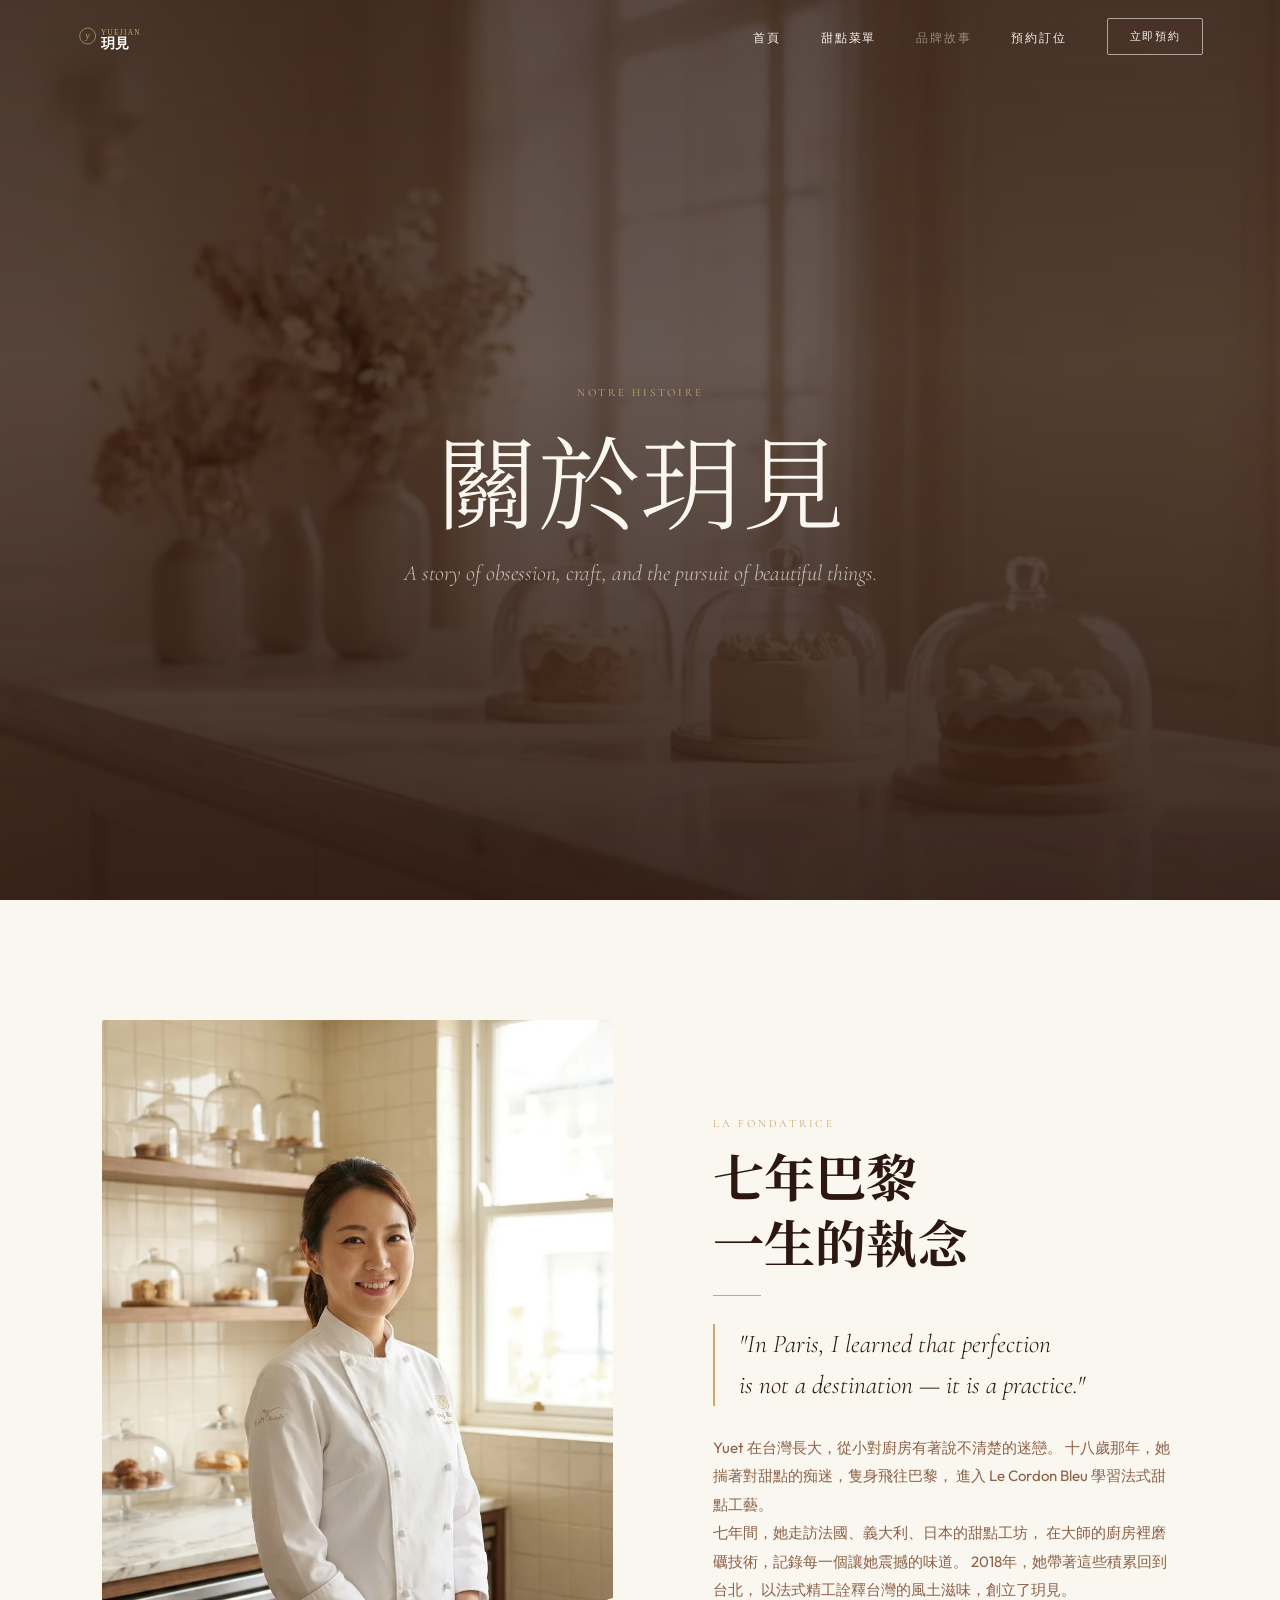
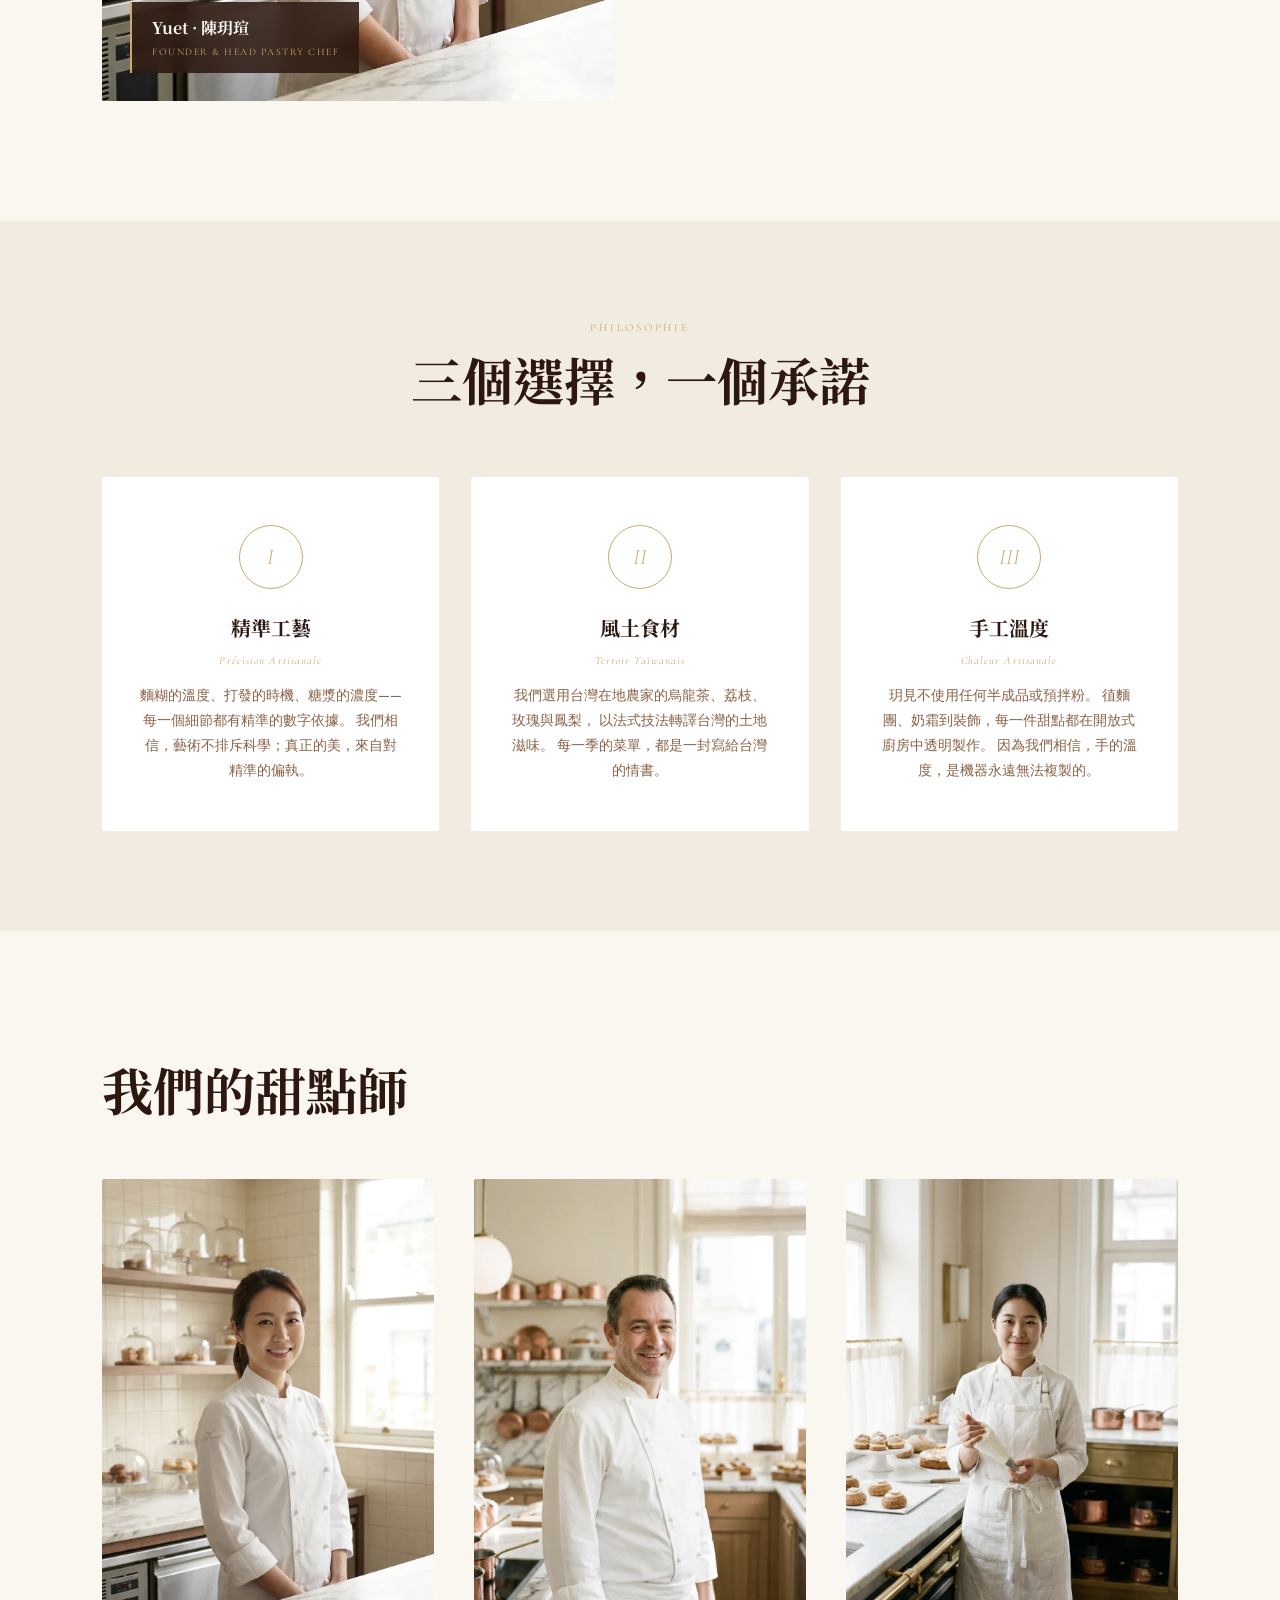
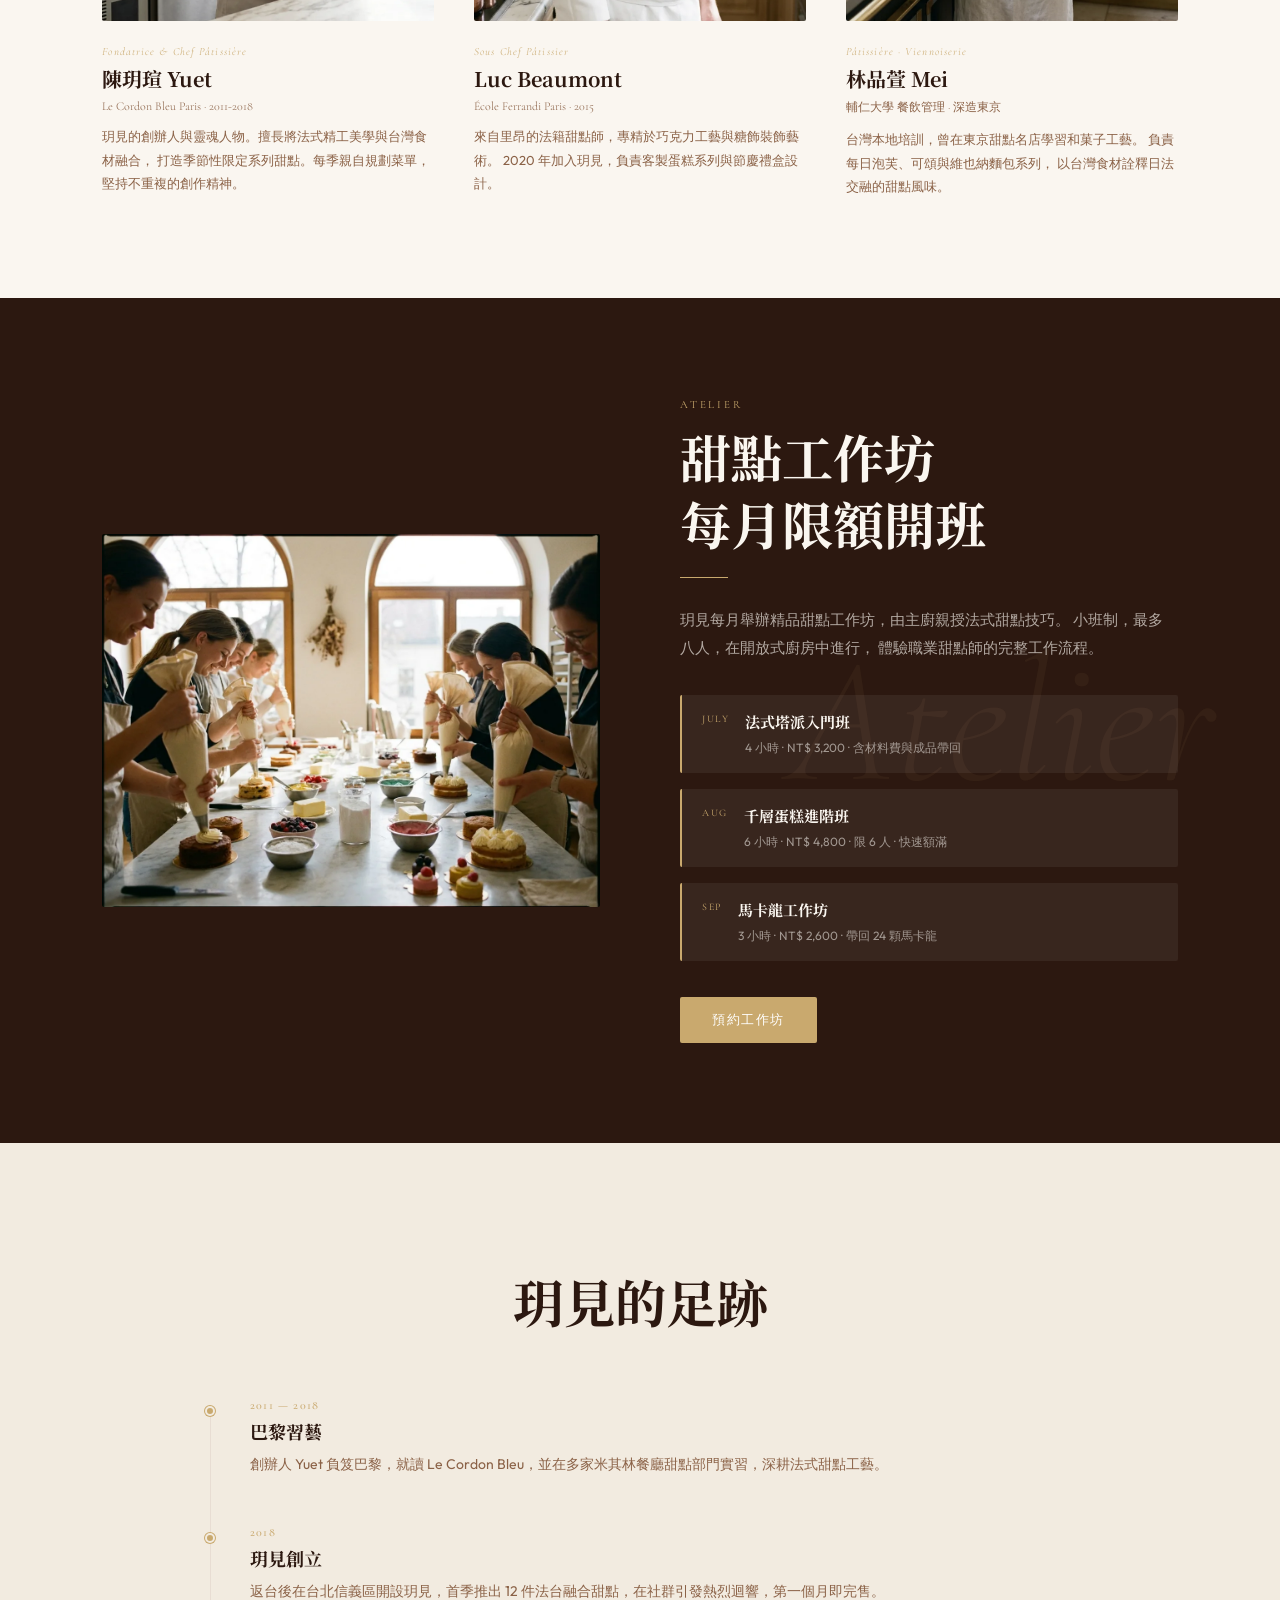
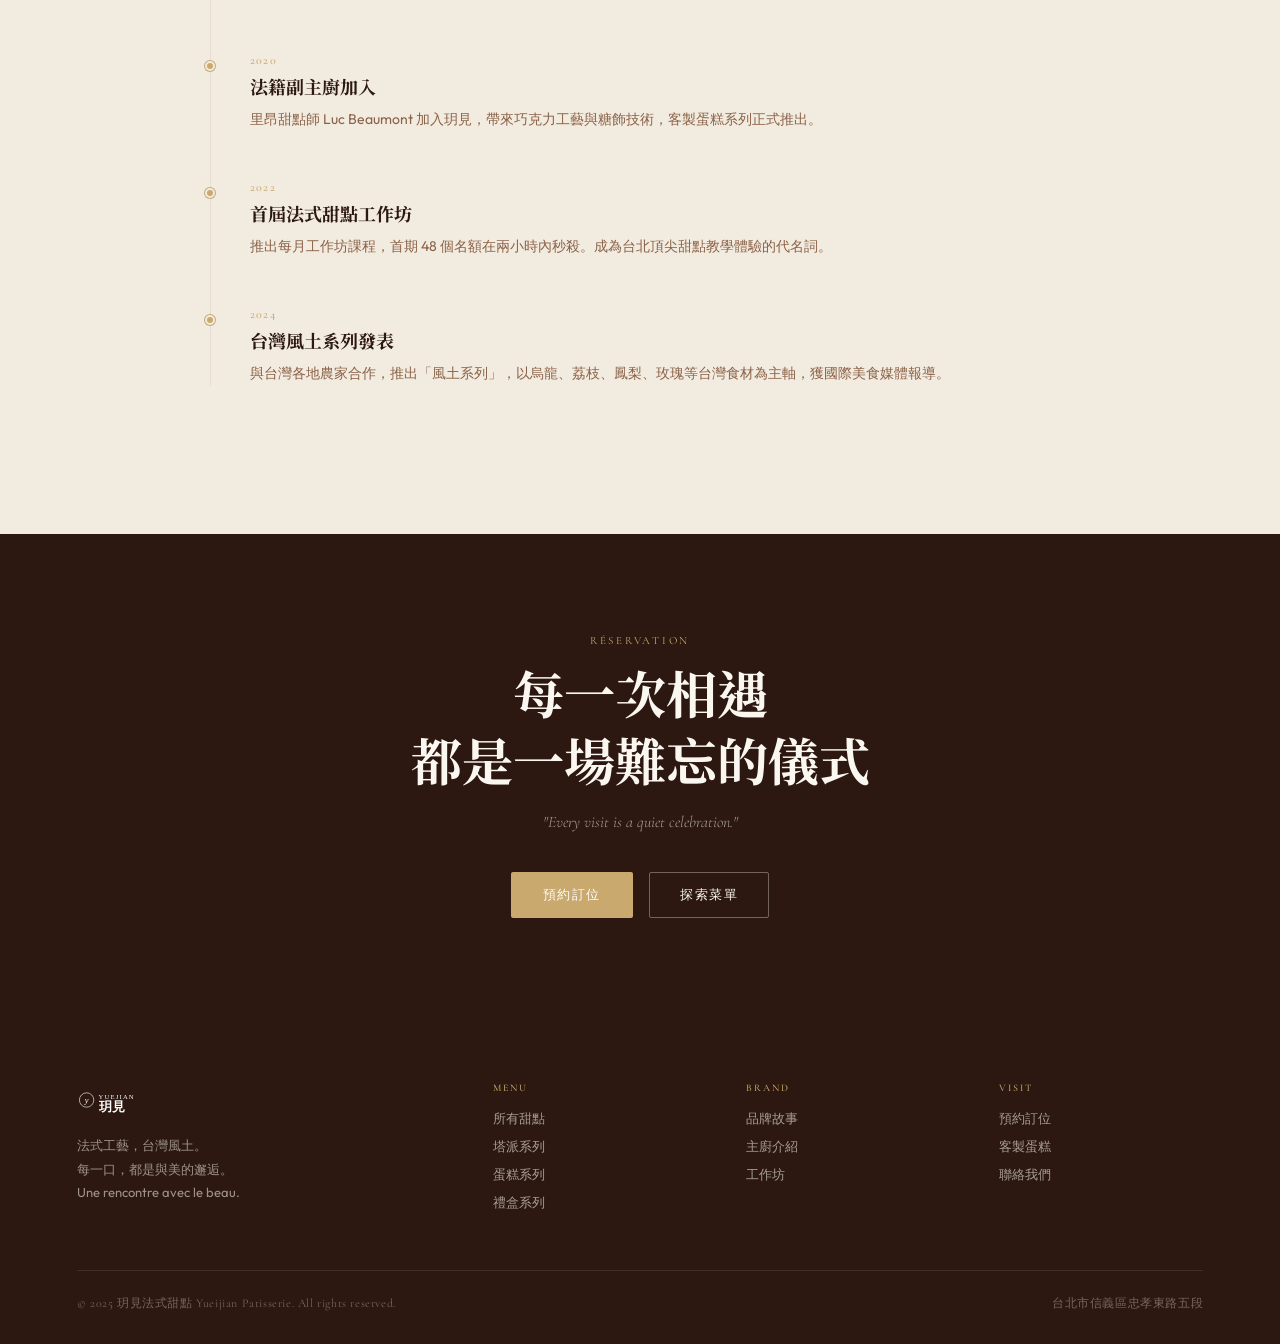
==== commit fc59abb7: "修復:logo 文字(玥見/YUEJIAN)、改用 Higgsfield 圖片取代 stock、移除 emoji、修正中文亂碼與損壞表單" ====
--- a/about.html
+++ b/about.html
@@ -25,7 +25,7 @@
     .about-hero-bg {
       position: absolute;
       inset: -10%;
-      background-image: url('https://images.unsplash.com/photo-1621955964441-c173e01c135b?w=1800&q=80');
+      background-image: url('images/hero-bg.webp');
       background-size: cover;
       background-position: center;
       opacity: 0.35;
@@ -433,7 +433,7 @@
   <div id="founder">
     <div class="founder-img reveal">
       <img
-        src="https://images.unsplash.com/photo-1606983340126-99ab4feaa64a?w=900&q=80"
+        src="images/founder.webp"
         alt="創辦人 Yuet 在廚房中"
         loading="lazy"
       />
@@ -517,7 +517,7 @@
       <div class="chef-card reveal">
         <div class="chef-img">
           <img
-            src="https://images.unsplash.com/photo-1556217477-d325251ece38?w=600&q=80"
+            src="images/founder.webp"
             alt="主廚 Yuet"
             loading="lazy"
           />
@@ -533,7 +533,7 @@
       <div class="chef-card reveal reveal-delay-1">
         <div class="chef-img">
           <img
-            src="https://images.unsplash.com/photo-1559329007-40df8a9345d8?w=600&q=80"
+            src="images/chef-marcus.webp"
             alt="副主廚 Marcus"
             loading="lazy"
           />
@@ -549,7 +549,7 @@
       <div class="chef-card reveal reveal-delay-2">
         <div class="chef-img">
           <img
-            src="https://images.unsplash.com/photo-1563729784474-d77dbb933a9e?w=600&q=80"
+            src="images/chef-mei.webp"
             alt="甜點師 Mei"
             loading="lazy"
           />
@@ -572,7 +572,7 @@
   <div class="atelier-inner">
     <div class="atelier-img reveal">
       <img
-        src="https://images.unsplash.com/photo-1565958011703-44f9829ba187?w=900&q=80"
+        src="images/workshop.webp"
         alt="玥見甜點工作坊"
         loading="lazy"
       />
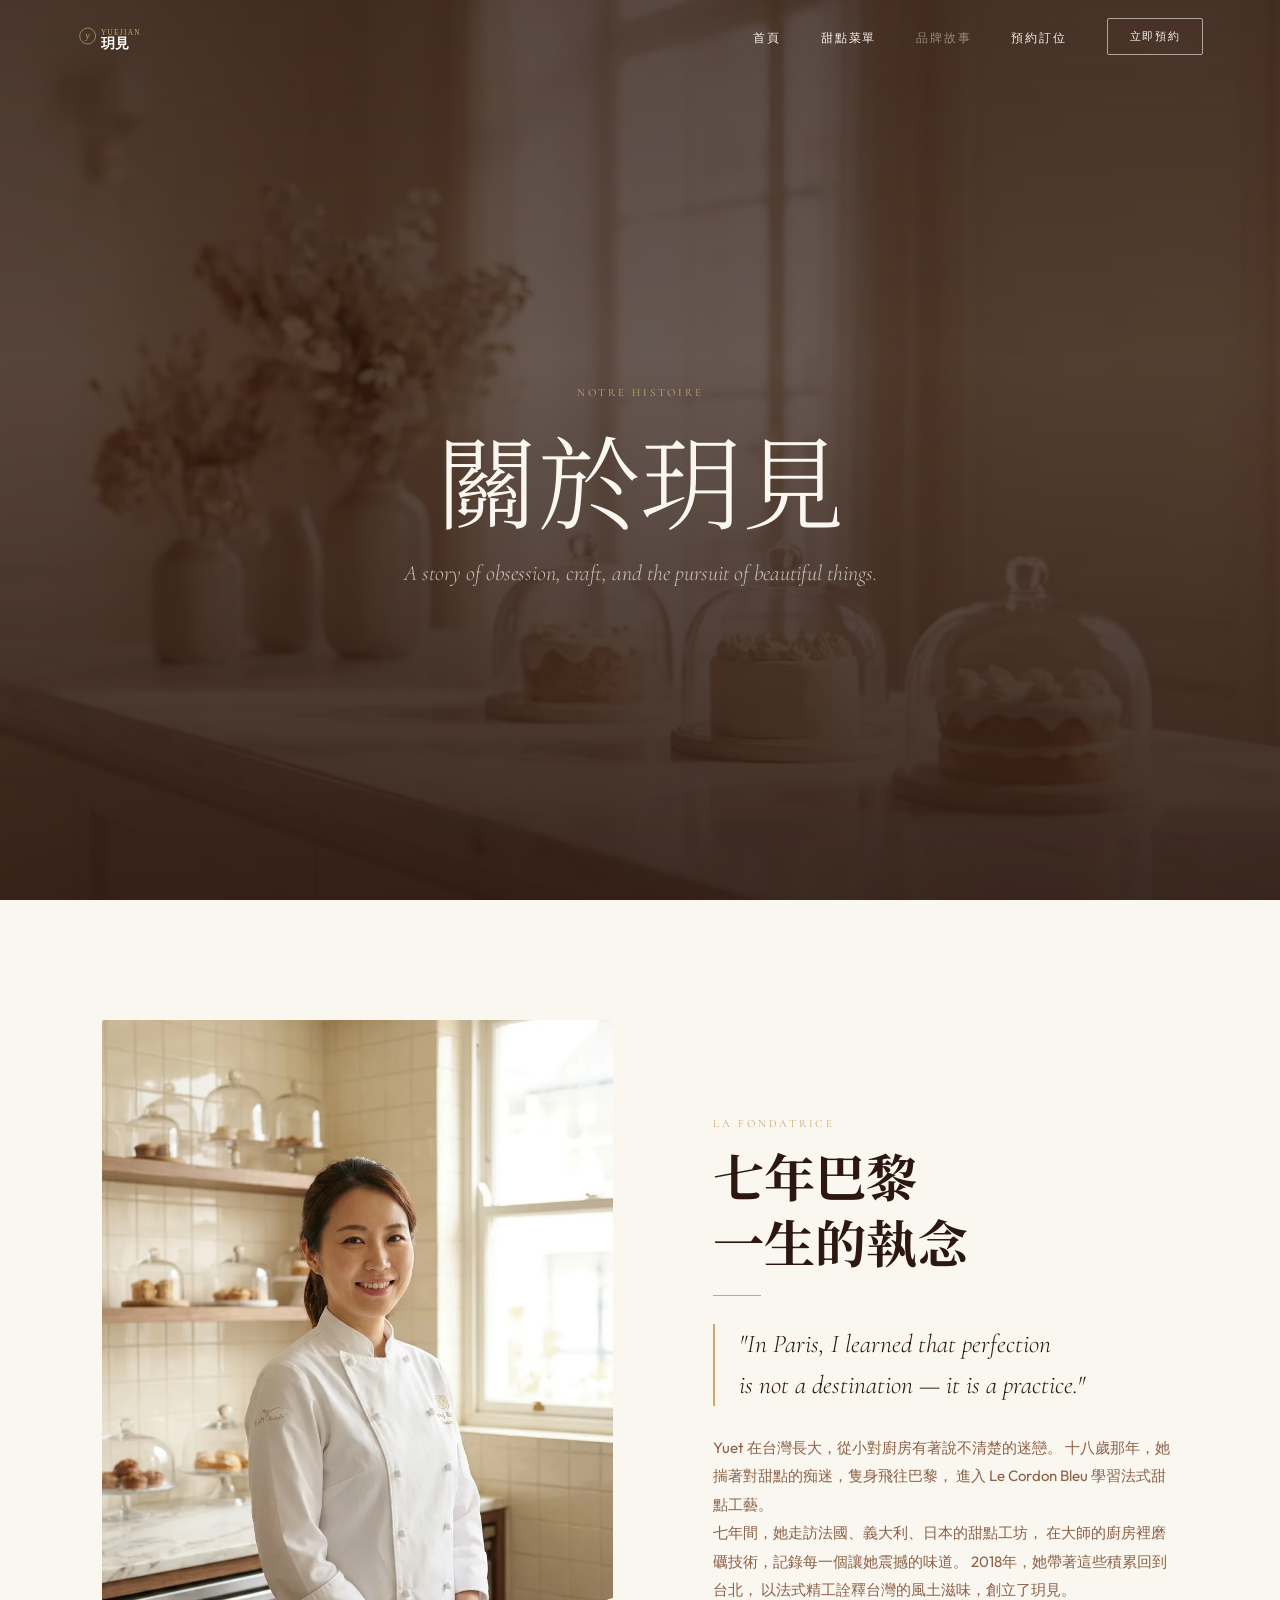
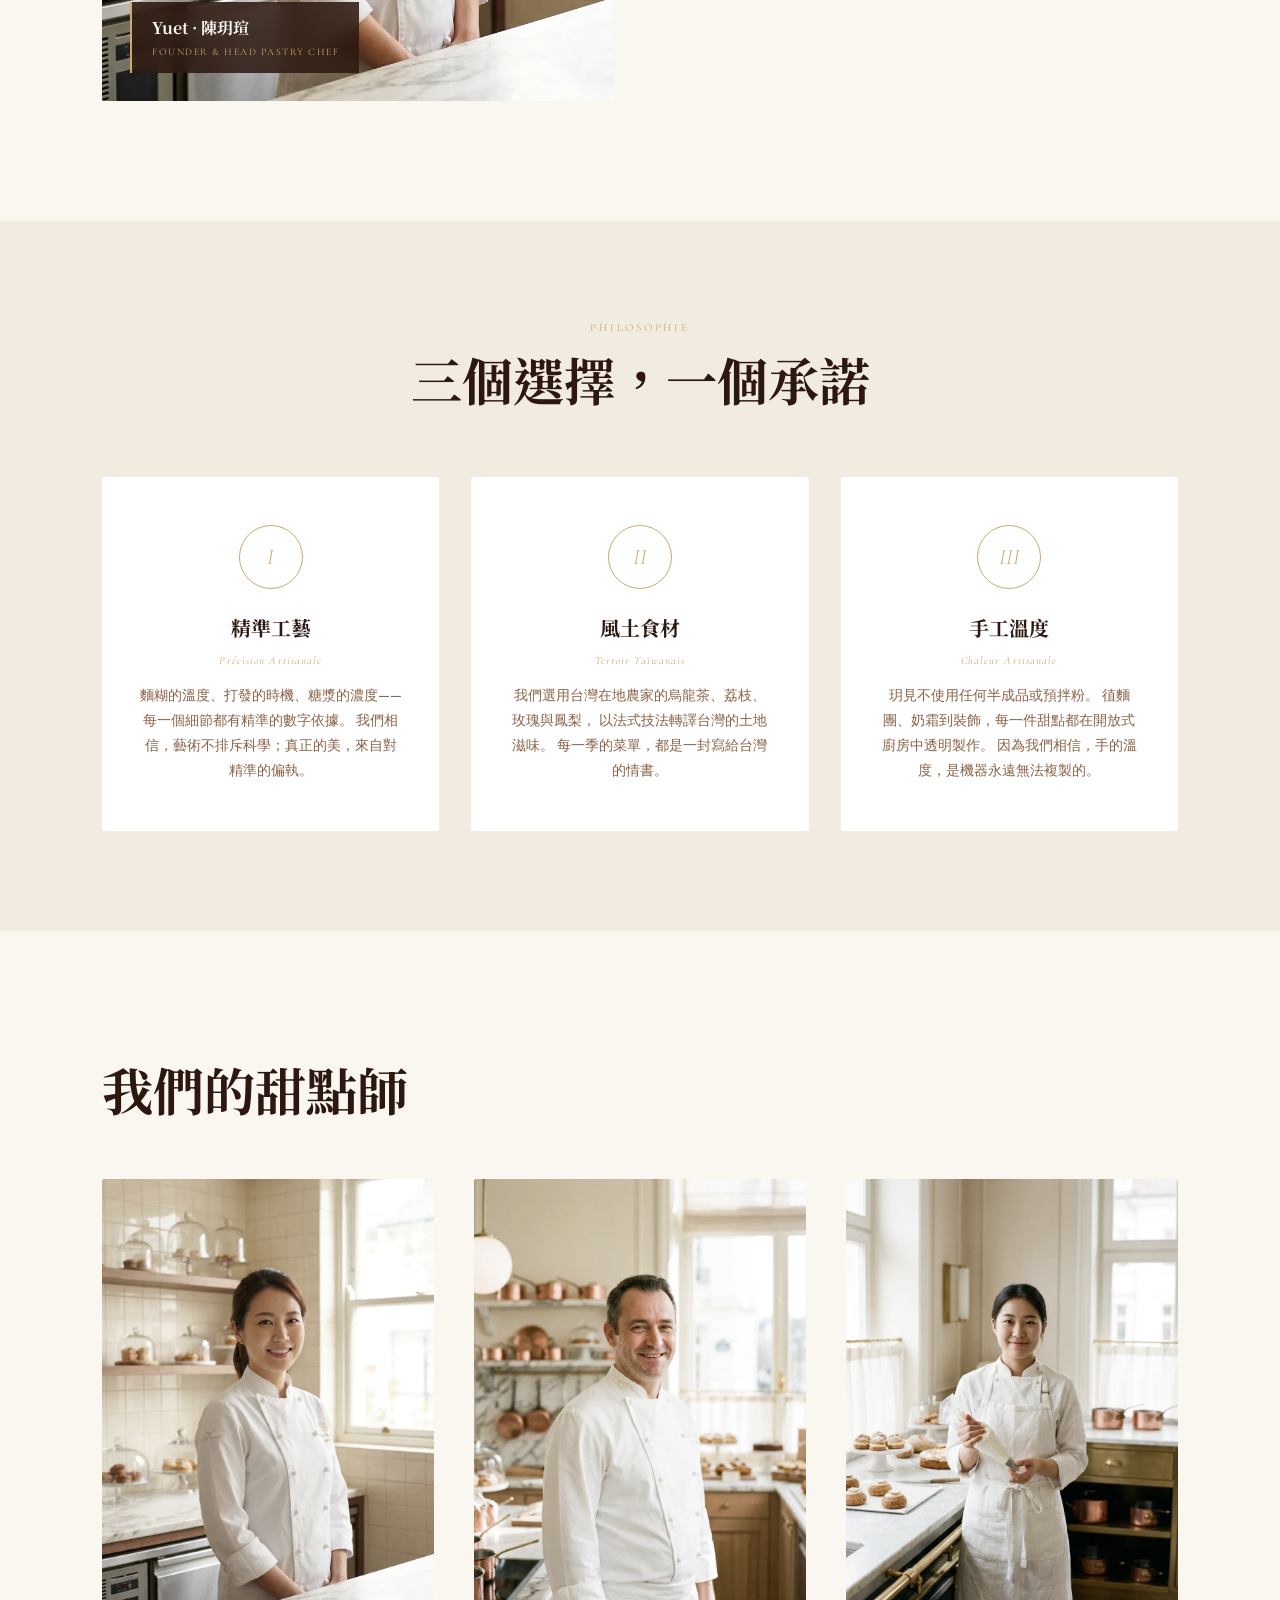
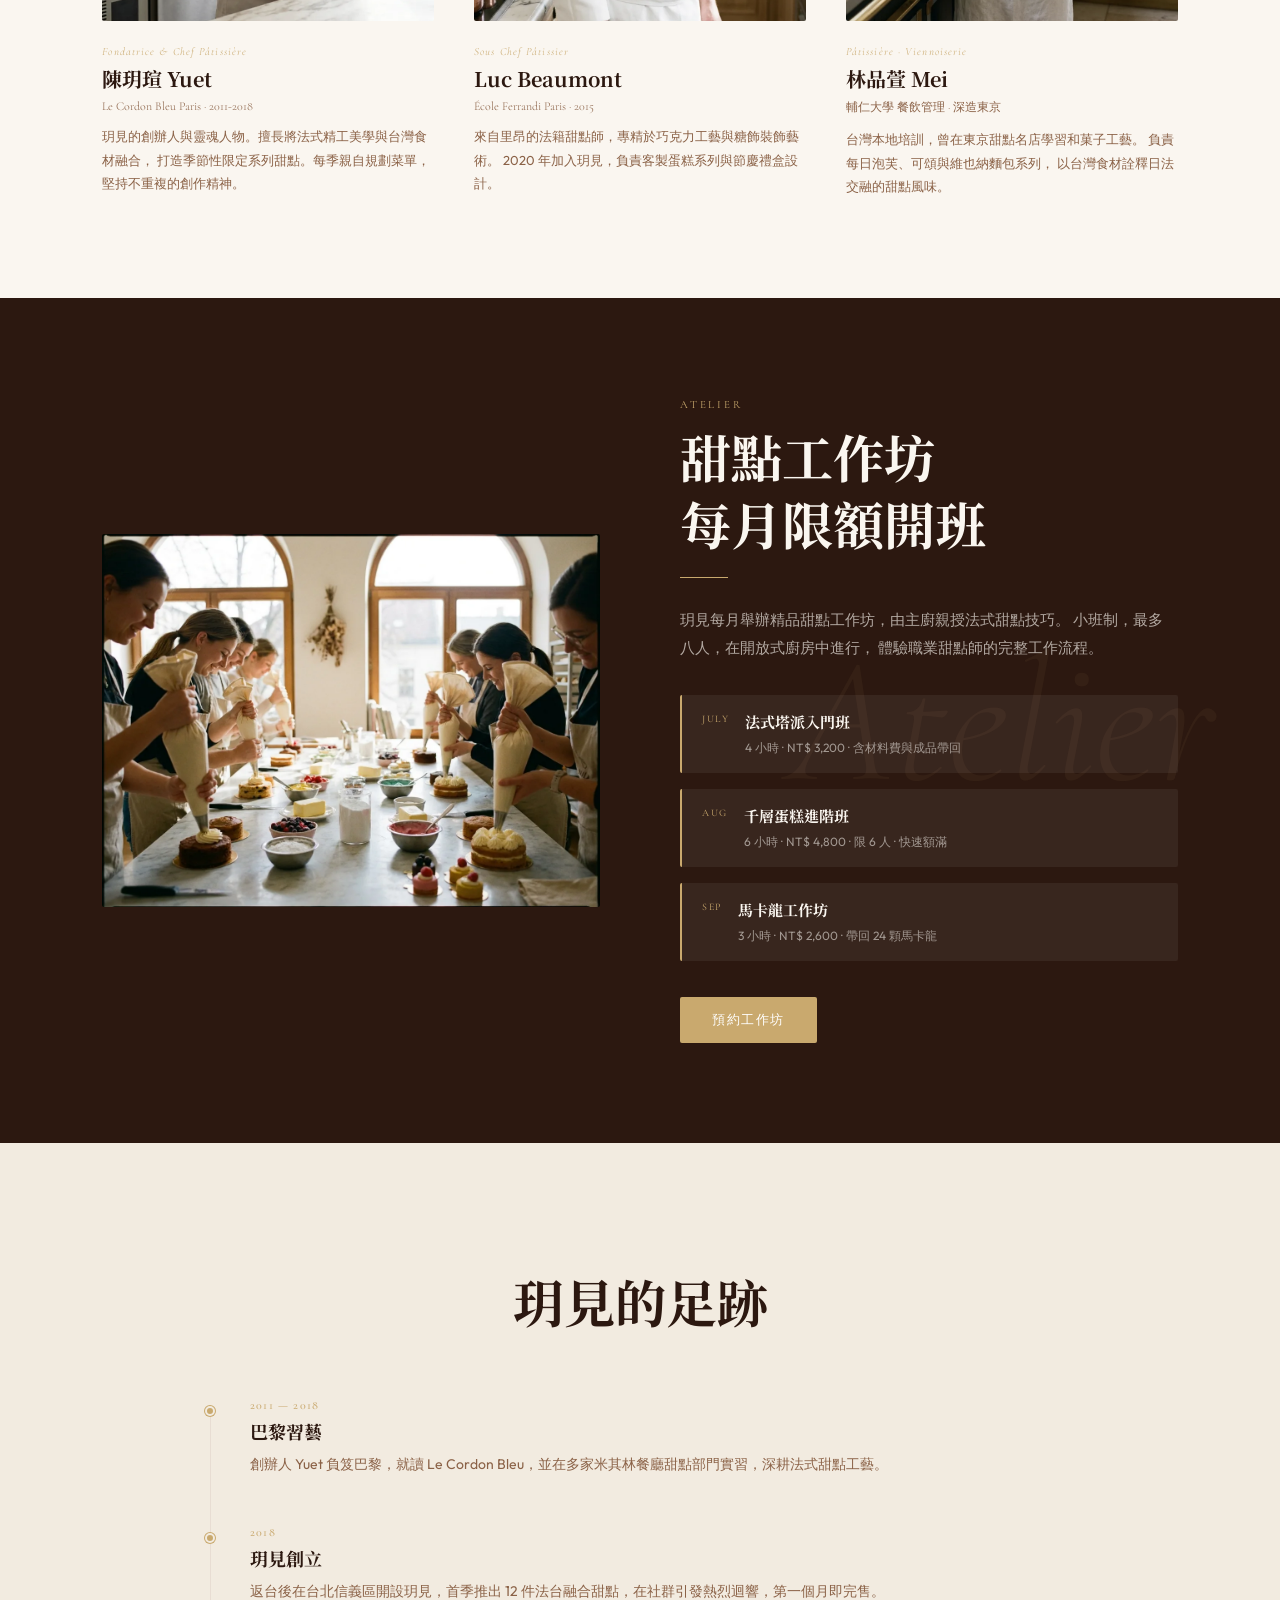
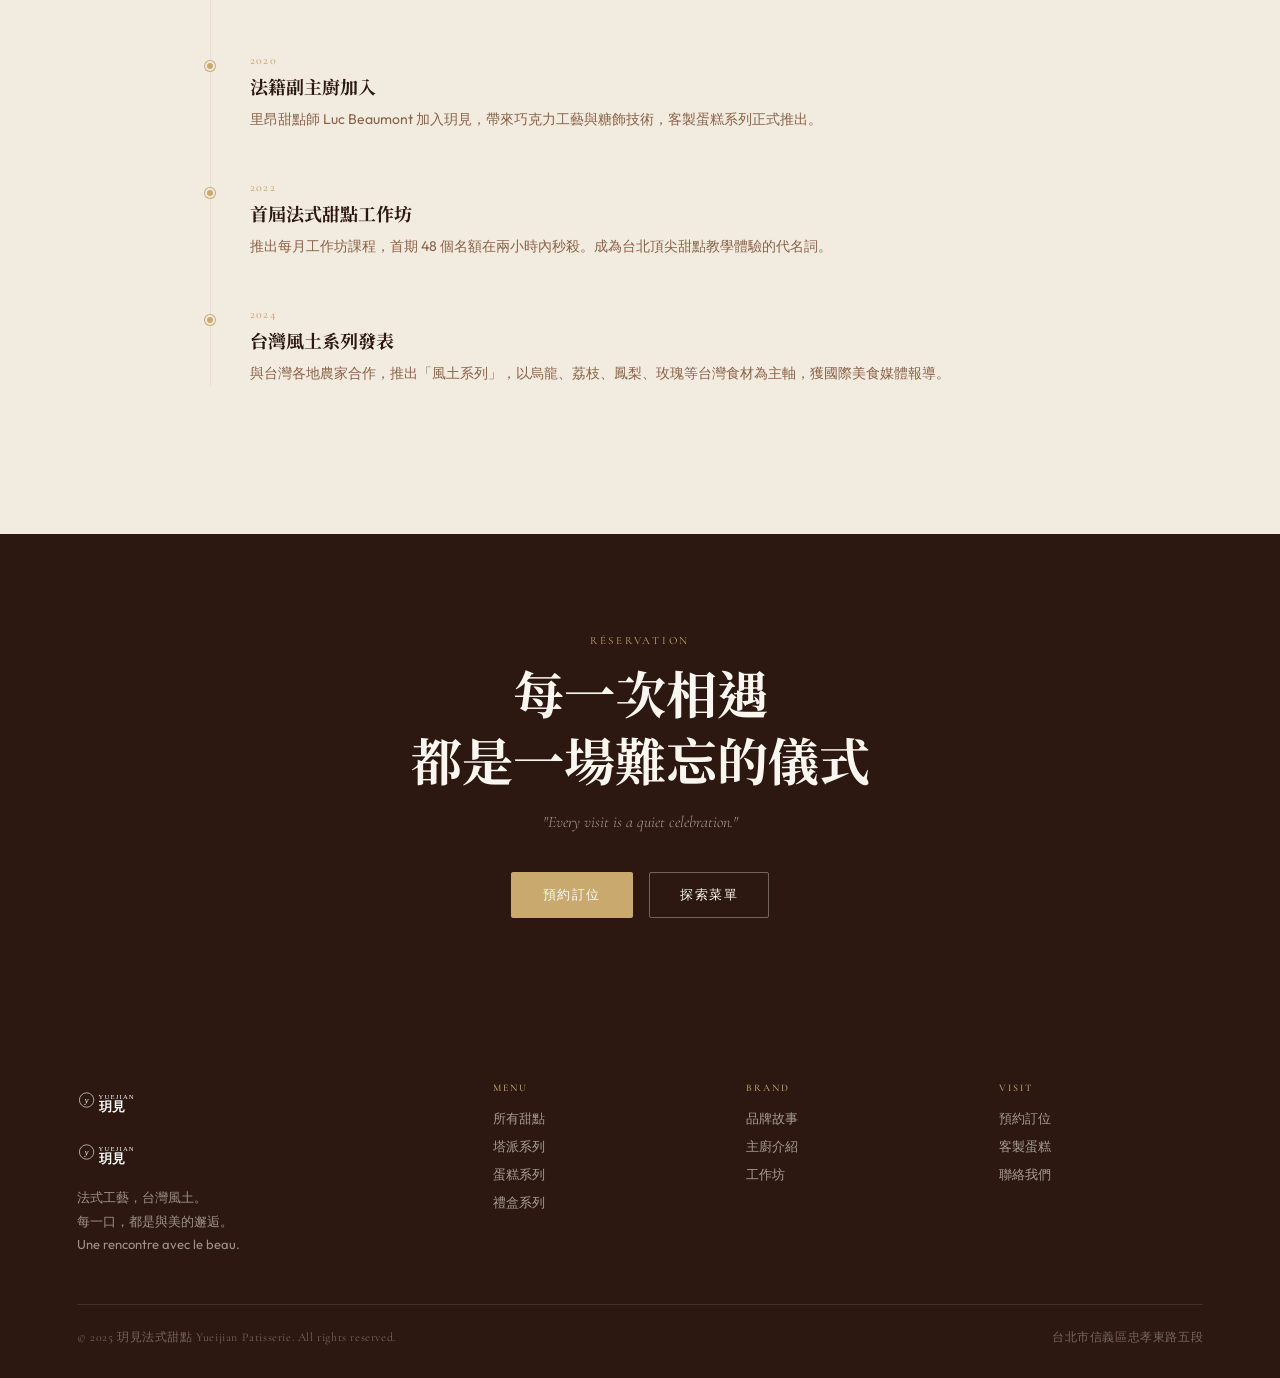
==== commit b20267c4: "nav:滾動後切換為深色 logo,避免淺色背景看不見" ====
--- a/about.html
+++ b/about.html
@@ -403,7 +403,7 @@
 <nav class="site-nav" role="navigation">
   <div class="nav-inner">
     <a href="index.html" class="nav-logo">
-      <img src="logos/yueijian-logo-white.svg" alt="玥見法式甜點"/>
+      <img class="logo-light" src="logos/yueijian-logo-white.svg" alt="玥見法式甜點"/><img class="logo-dark" src="logos/yueijian-logo.svg" alt="玥見法式甜點"/>
     </a>
     <ul class="nav-links" role="list">
       <li><a href="index.html"   class="nav-link">首頁</a></li>
@@ -667,7 +667,7 @@
 <footer class="site-footer">
   <div class="footer-inner">
     <div class="footer-brand">
-      <img src="logos/yueijian-logo-white.svg" alt="玥見法式甜點"/>
+      <img class="logo-light" src="logos/yueijian-logo-white.svg" alt="玥見法式甜點"/><img class="logo-dark" src="logos/yueijian-logo.svg" alt="玥見法式甜點"/>
       <p>法式工藝，台灣風土。<br/>每一口，都是與美的邂逅。<br/>Une rencontre avec le beau.</p>
     </div>
     <div class="footer-col">
--- a/css/design.css
+++ b/css/design.css
@@ -145,6 +145,9 @@
   justify-content: space-between;
 }
 .nav-logo img { height: 40px; width: auto; }
+.nav-logo .logo-dark { display: none; }
+.site-nav.scrolled .nav-logo .logo-light { display: none; }
+.site-nav.scrolled .nav-logo .logo-dark { display: inline-block; }
 .nav-links {
   display: flex;
   list-style: none;
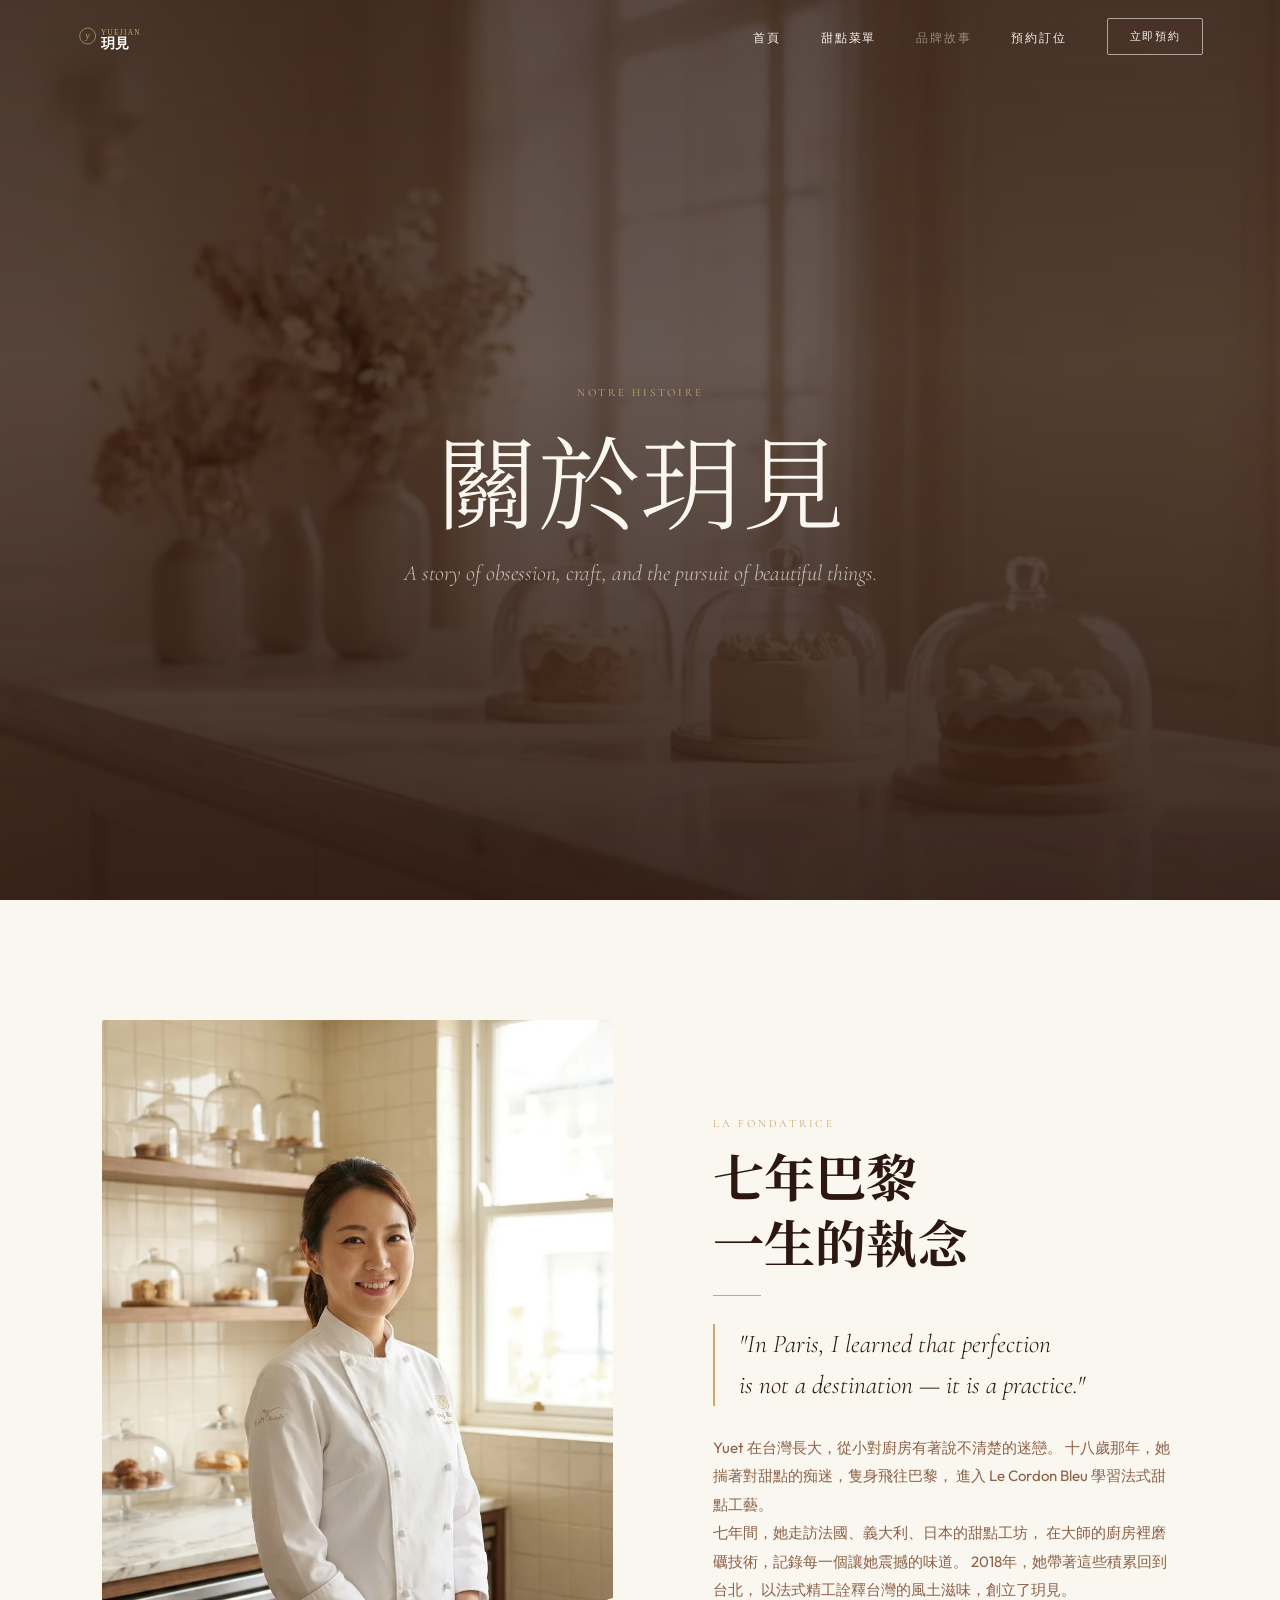
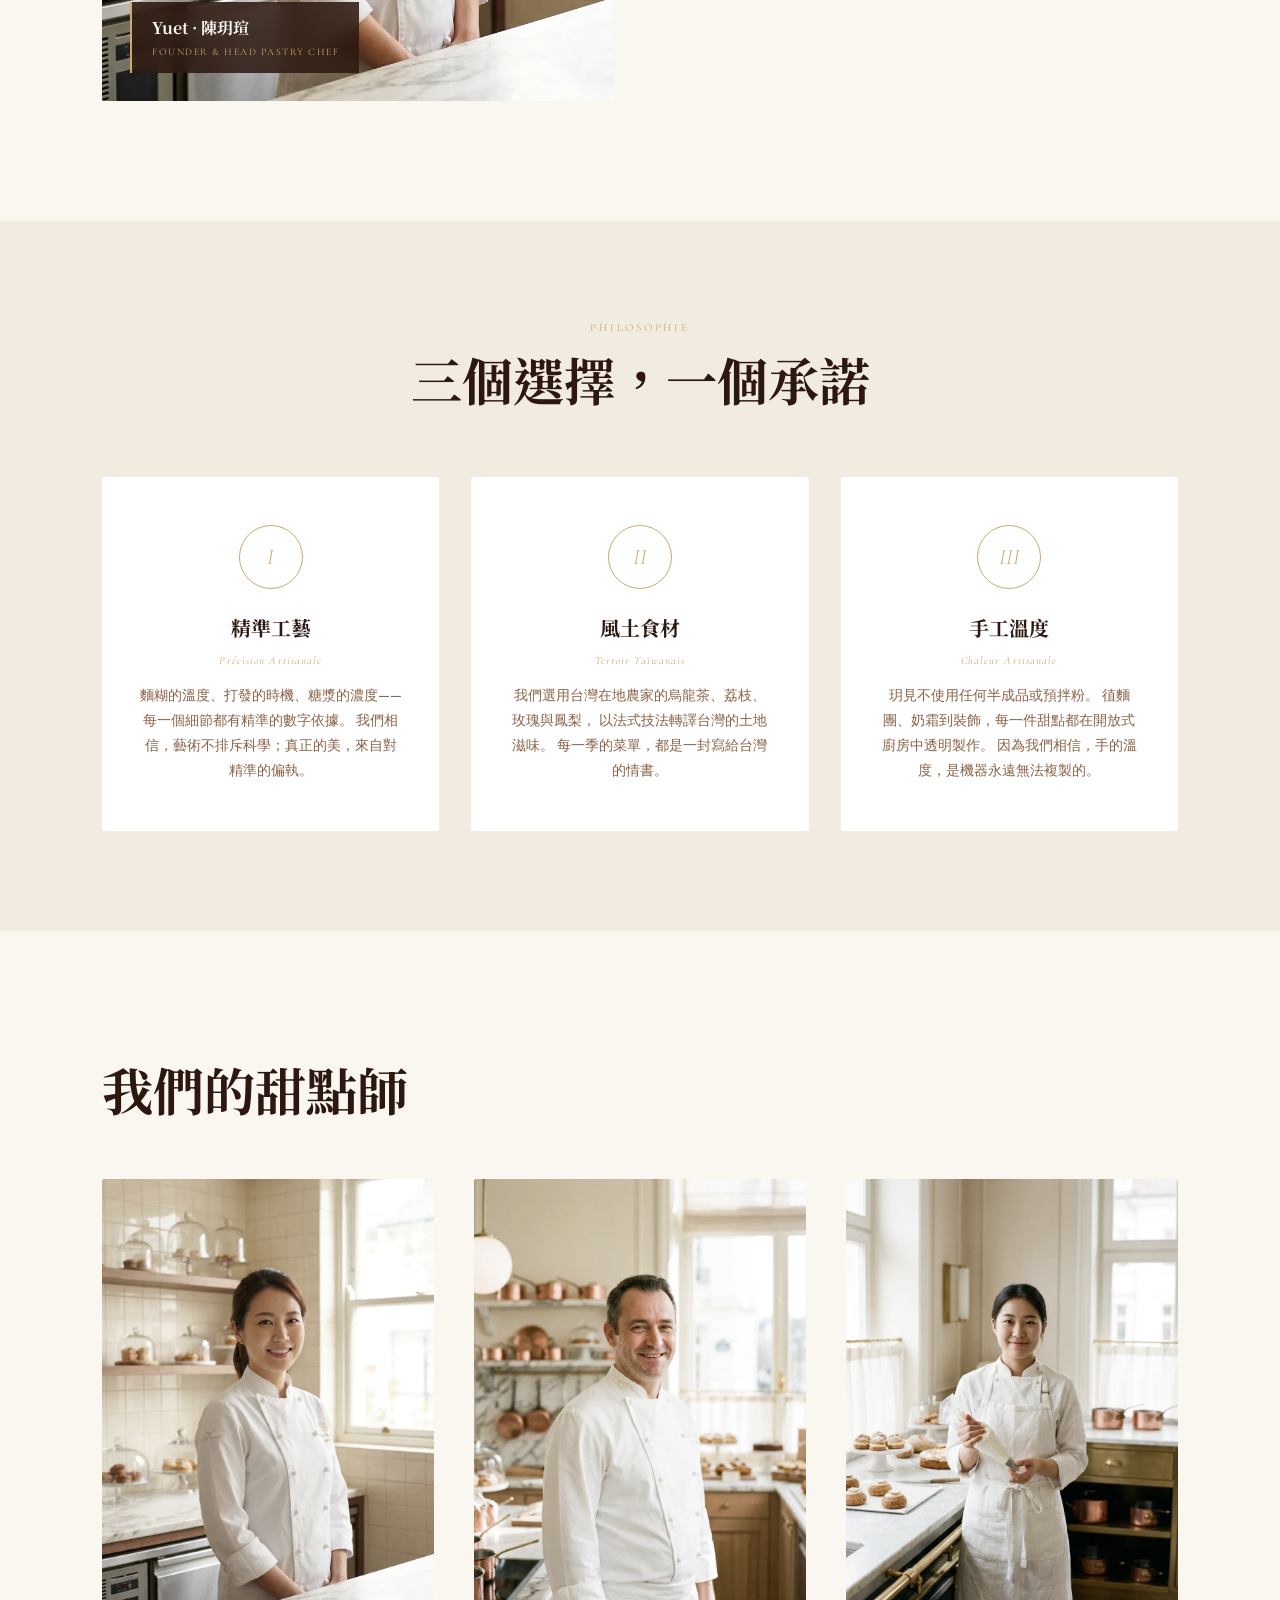
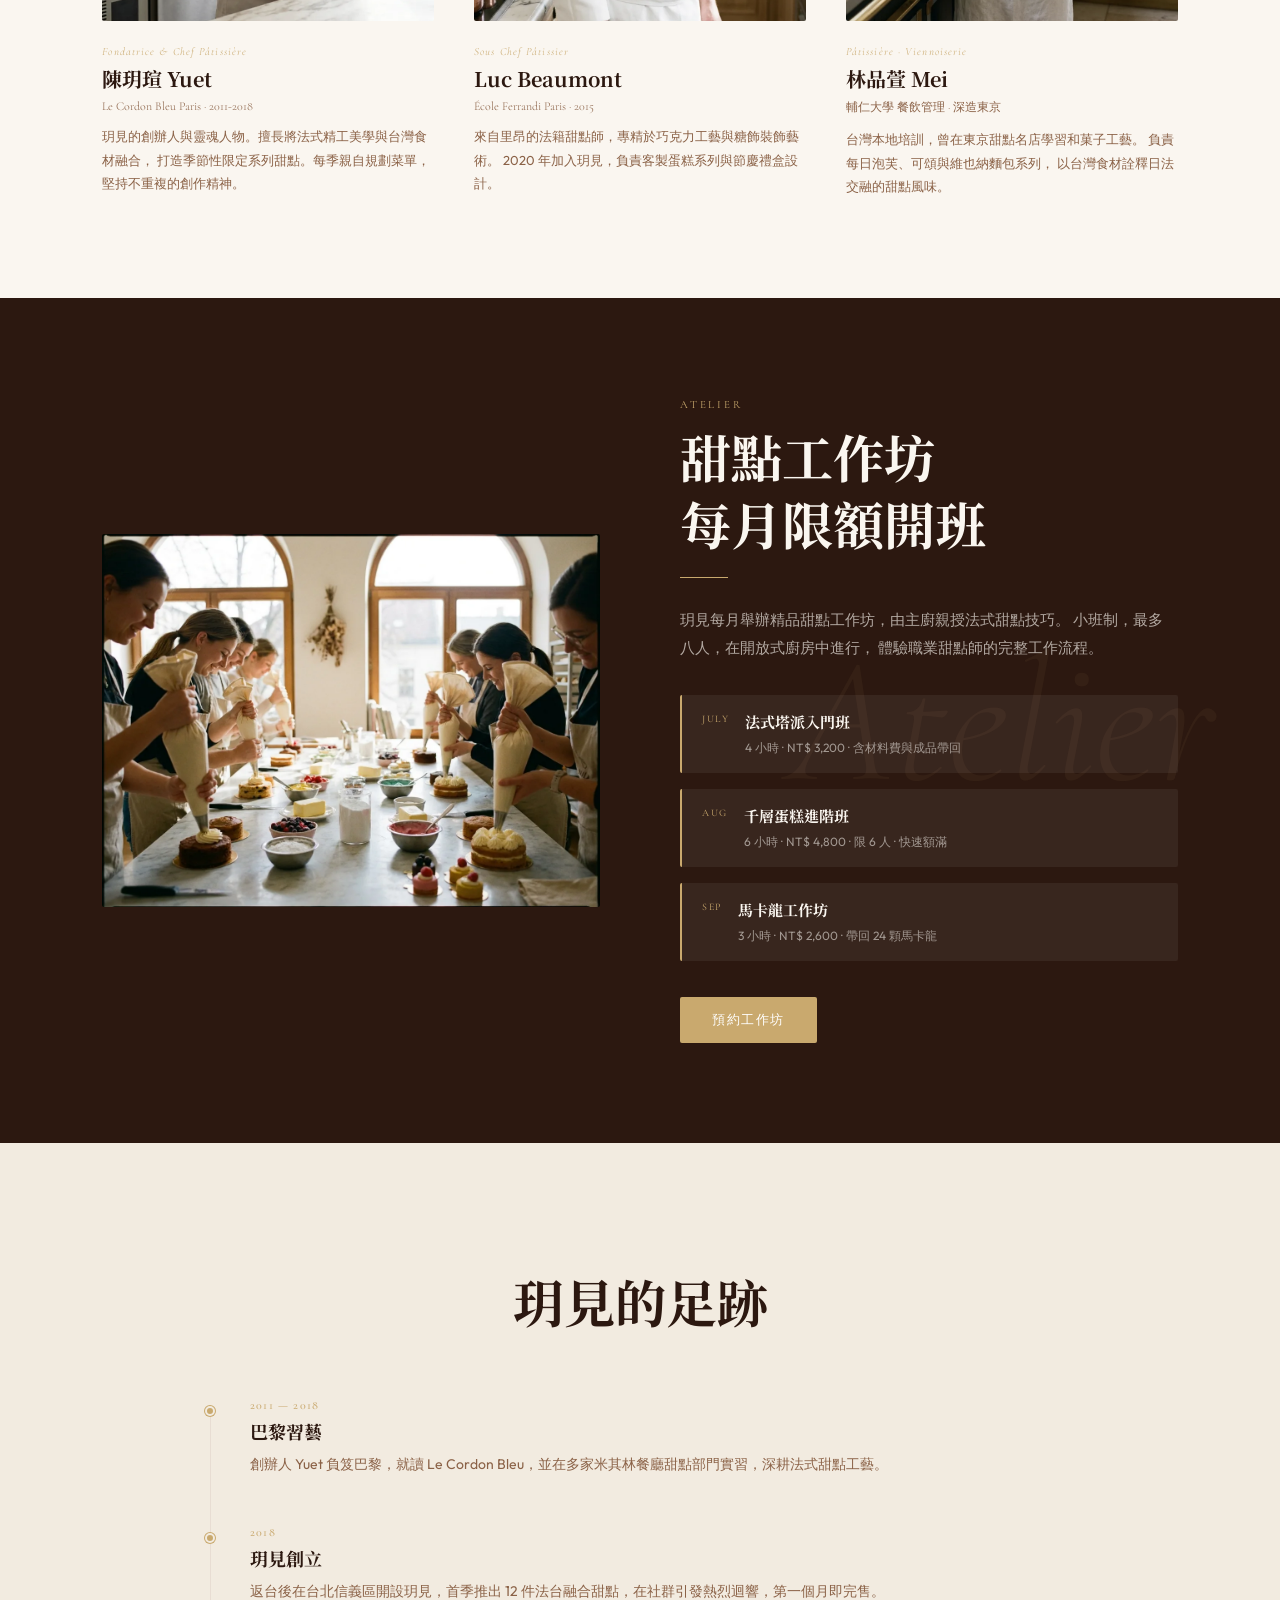
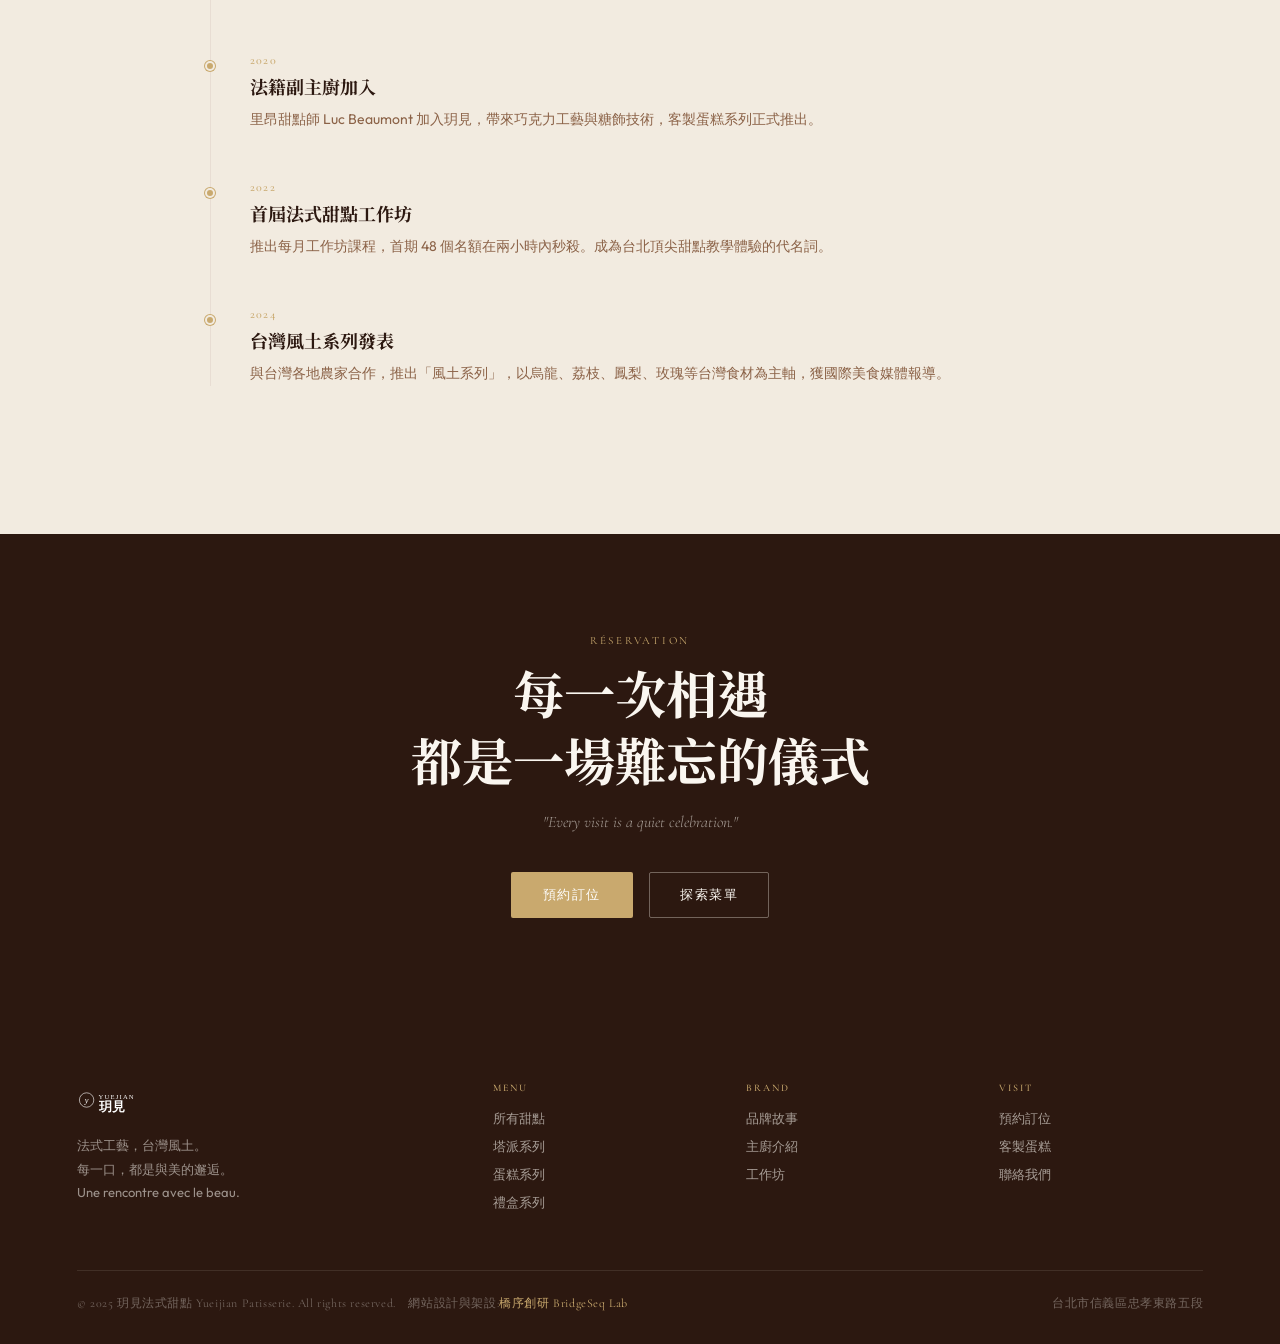
==== commit 904ddfcb: "footer:移除重複 logo、加上橋序創研製作宣告與連結" ====
--- a/about.html
+++ b/about.html
@@ -667,7 +667,7 @@
 <footer class="site-footer">
   <div class="footer-inner">
     <div class="footer-brand">
-      <img class="logo-light" src="logos/yueijian-logo-white.svg" alt="玥見法式甜點"/><img class="logo-dark" src="logos/yueijian-logo.svg" alt="玥見法式甜點"/>
+      <img src="logos/yueijian-logo-white.svg" alt="玥見法式甜點"/>
       <p>法式工藝，台灣風土。<br/>每一口，都是與美的邂逅。<br/>Une rencontre avec le beau.</p>
     </div>
     <div class="footer-col">
@@ -691,7 +691,7 @@
     </div>
   </div>
   <div class="footer-bottom">
-    <span>© 2025 玥見法式甜點 Yueijian Patisserie. All rights reserved.</span>
+    <span>© 2025 玥見法式甜點 Yueijian Patisserie. All rights reserved.　網站設計與架設:<a href="https://bridgeseqlab.com" target="_blank" rel="noopener" style="color:#C9A96E;">橋序創研 BridgeSeq Lab</a></span>
     <span>台北市信義區忠孝東路五段</span>
   </div>
 </footer>
